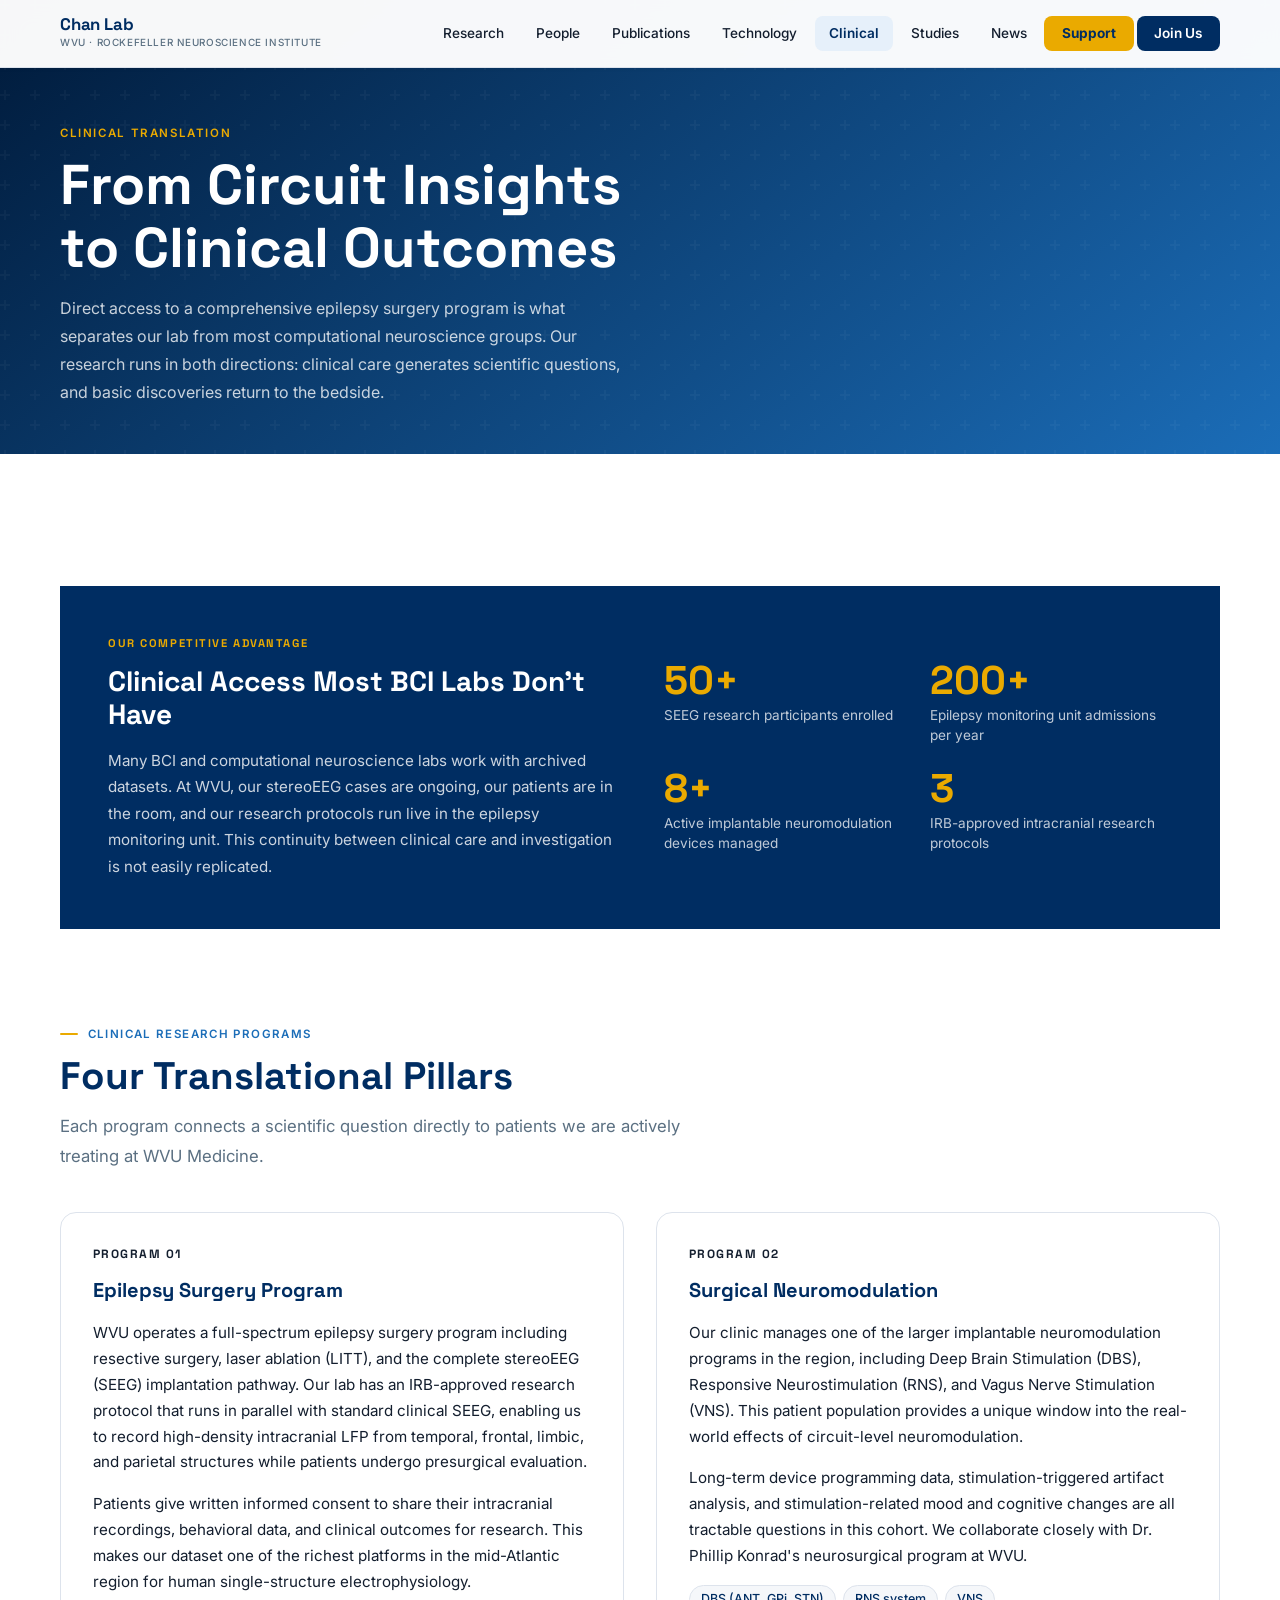
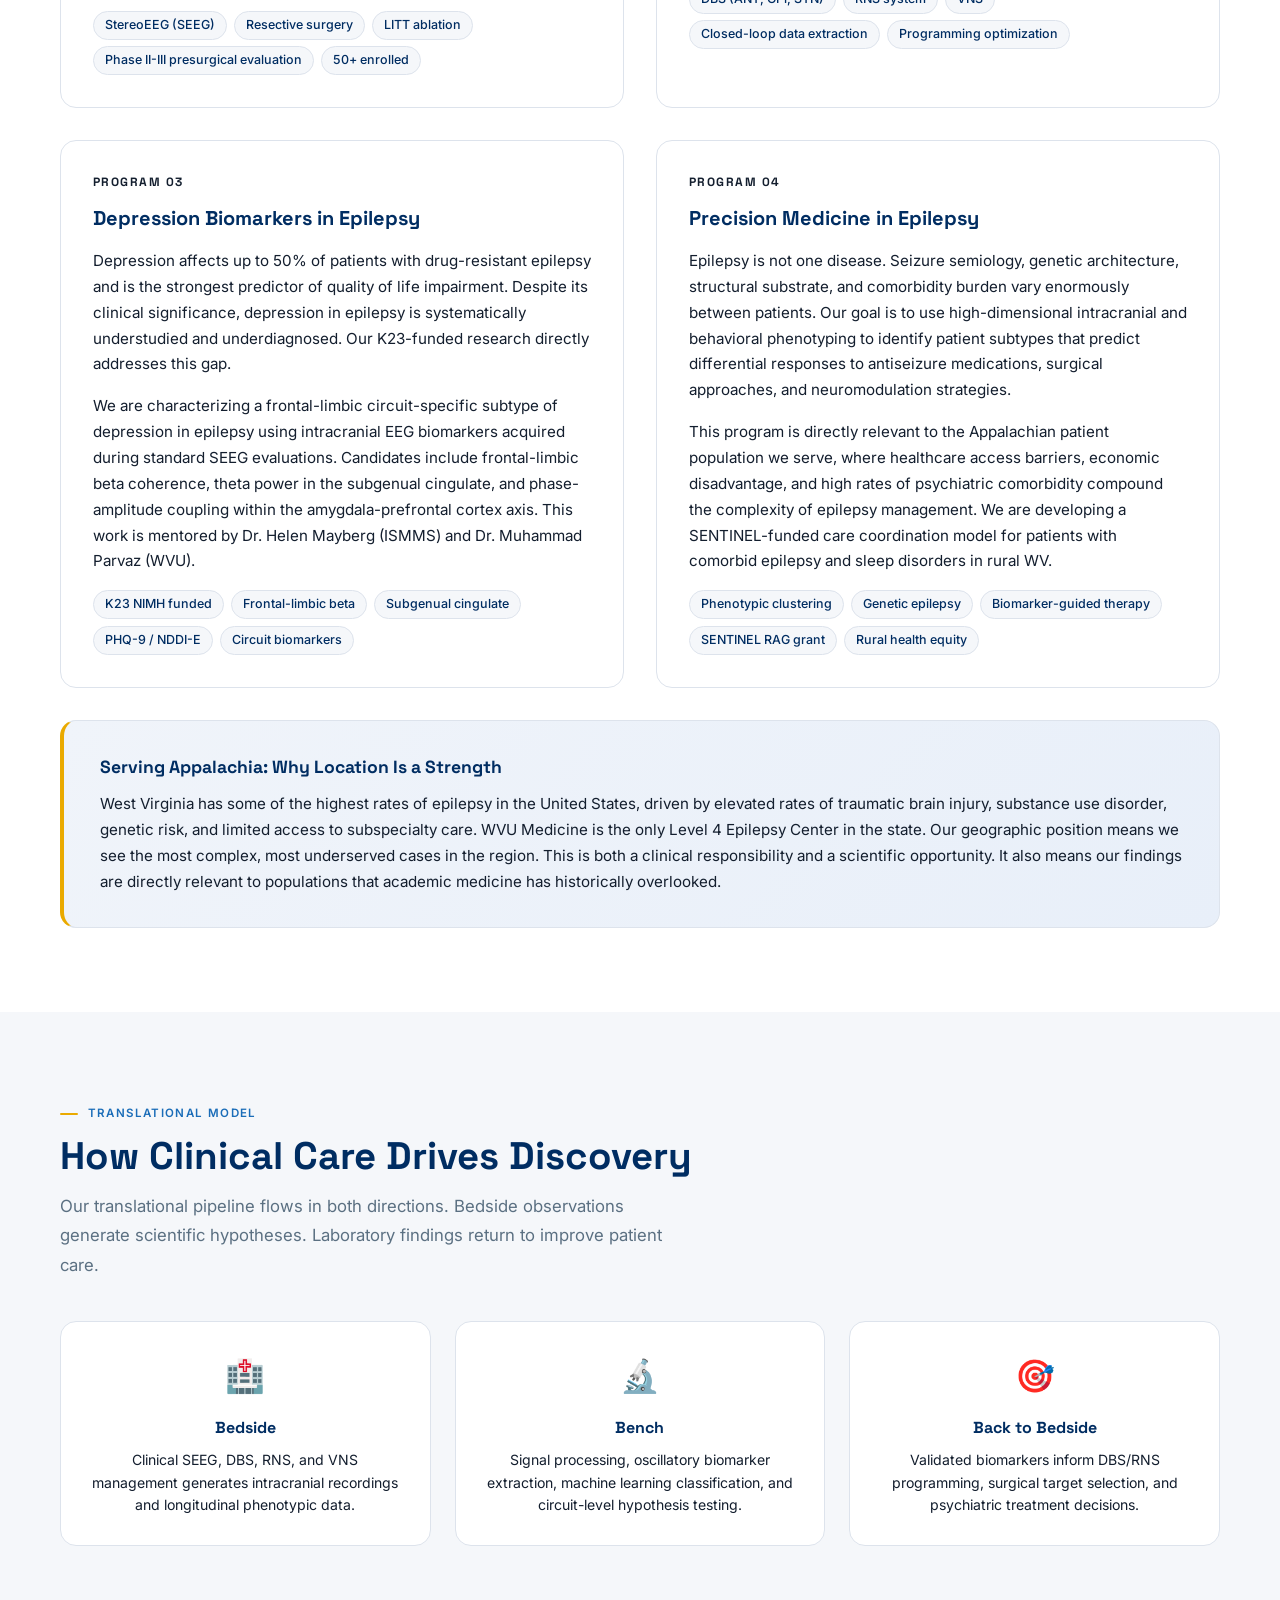
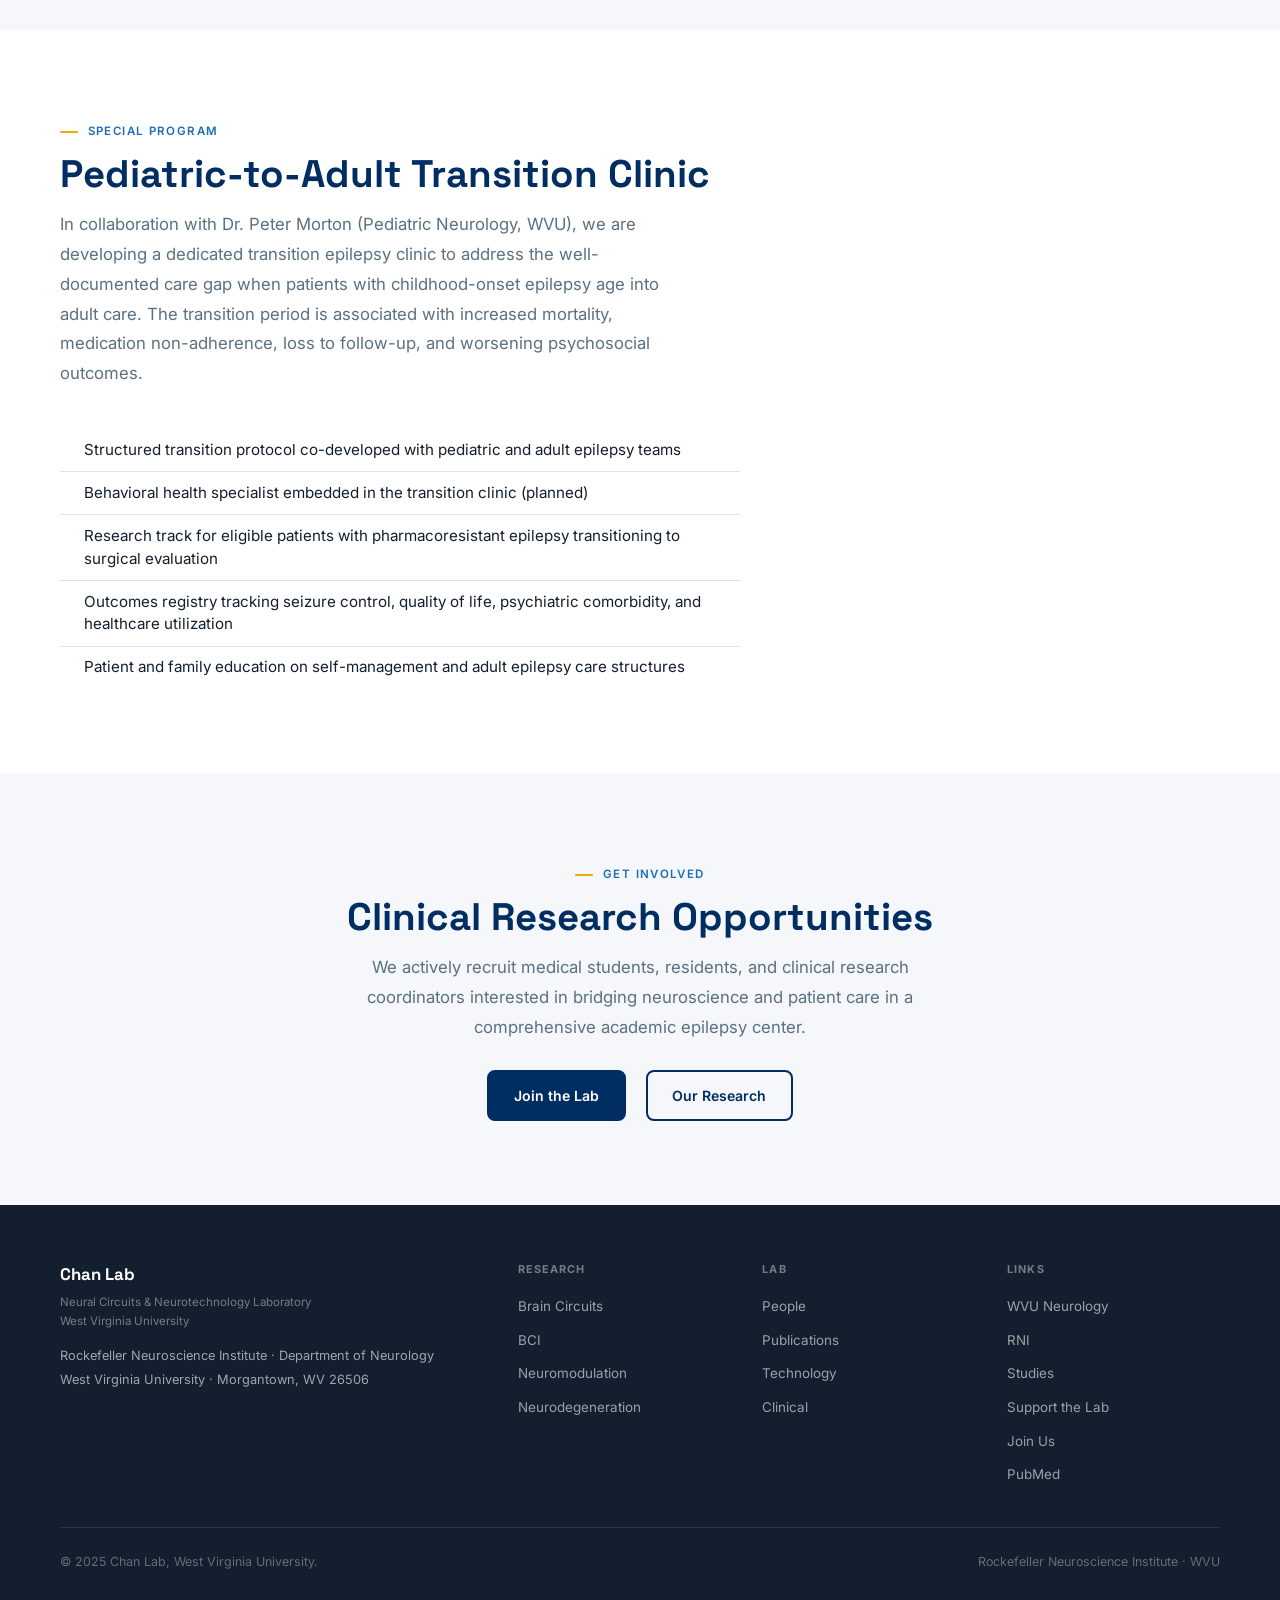
==== clinical.html @ 6f552503 "Add files via upload" ====
<!DOCTYPE html>
<html lang="en">
<head>
  <meta charset="UTF-8">
  <meta name="viewport" content="width=device-width, initial-scale=1.0">
  <title>Clinical Translation | Chan Lab | WVU</title>
  <meta name="description" content="Clinical research program at the Chan Lab: epilepsy surgery, surgical neuromodulation, depression biomarkers, and precision medicine in Appalachia.">
  <link rel="preconnect" href="https://fonts.googleapis.com">
  <link rel="preconnect" href="https://fonts.gstatic.com" crossorigin>
  <link href="https://fonts.googleapis.com/css2?family=Space+Grotesk:wght@400;500;600;700&family=Inter:ital,wght@0,400;0,500;0,600;1,400&display=swap" rel="stylesheet">
  <link rel="stylesheet" href="style.css">
  <style>
    .clin-grid { display:grid; grid-template-columns:1fr 1fr; gap:2rem; margin-top:2.5rem; }
    @media(max-width:700px){ .clin-grid { grid-template-columns:1fr; } }

    .clin-card {
      background:#fff;
      border:1px solid var(--divider);
      border-radius:var(--r-lg);
      padding:2rem;
      position:relative;
      overflow:hidden;
      transition:box-shadow .2s;
    }
    .clin-card:hover { box-shadow:0 8px 32px rgba(0,45,98,.10); }
    .clin-card::before {
      content:'';
      position:absolute;
      top:0; left:0; right:0;
      height:4px;
      background:var(--blue);
    }
    .clin-card-num {
      font-family:var(--font-display);
      font-size:.75rem;
      font-weight:700;
      letter-spacing:.12em;
      text-transform:uppercase;
      color:var(--blue);
      margin-bottom:.6rem;
    }
    .clin-card-title {
      font-family:var(--font-display);
      font-size:1.25rem;
      font-weight:700;
      color:var(--navy);
      margin-bottom:.8rem;
    }
    .clin-card-text {
      font-size:.95rem;
      line-height:1.7;
      color:var(--ink);
      margin-bottom:1rem;
    }
    .clin-tag-list {
      display:flex;
      flex-wrap:wrap;
      gap:.4rem;
      margin-top:.75rem;
    }
    .clin-tag {
      background:var(--ghost);
      border:1px solid var(--divider);
      border-radius:999px;
      padding:.2rem .7rem;
      font-size:.78rem;
      font-weight:500;
      color:var(--navy);
    }

    .differentiator-block {
      background:var(--navy);
      color:#fff;
      border-radius:var(--r-xl);
      padding:3rem;
      margin:3rem 0;
      display:grid;
      grid-template-columns:1fr 1fr;
      gap:3rem;
      align-items:center;
    }
    @media(max-width:700px){ .differentiator-block { grid-template-columns:1fr; padding:2rem; gap:1.5rem; } }
    .differentiator-label {
      font-family:var(--font-display);
      font-size:.7rem;
      font-weight:700;
      letter-spacing:.14em;
      text-transform:uppercase;
      color:var(--gold);
      margin-bottom:.75rem;
    }
    .differentiator-title {
      font-family:var(--font-display);
      font-size:1.75rem;
      font-weight:700;
      color:#fff;
      line-height:1.2;
      margin-bottom:1rem;
    }
    .differentiator-text {
      font-size:.95rem;
      line-height:1.75;
      color:rgba(255,255,255,.8);
    }
    .differentiator-stats {
      display:grid;
      grid-template-columns:1fr 1fr;
      gap:1.5rem;
    }
    .diff-stat-num {
      font-family:var(--font-display);
      font-size:2.5rem;
      font-weight:700;
      color:var(--gold);
      line-height:1;
    }
    .diff-stat-label {
      font-size:.85rem;
      color:rgba(255,255,255,.75);
      margin-top:.3rem;
    }

    .pathway-list {
      list-style:none;
      padding:0;
      margin:1.25rem 0 0;
    }
    .pathway-list li {
      padding:.6rem 0 .6rem 1.5rem;
      position:relative;
      border-bottom:1px solid var(--divider);
      font-size:.95rem;
      color:var(--ink);
      line-height:1.5;
    }
    .pathway-list li:last-child { border-bottom:none; }
    .pathway-list li::before {
      content:'';
      position:absolute;
      left:0; top:50%;
      transform:translateY(-50%);
      width:8px; height:8px;
      border-radius:50%;
      background:var(--blue);
    }

    .appalachia-banner {
      background:linear-gradient(135deg, #f0f4fa 0%, #e8eff9 100%);
      border:1px solid var(--divider);
      border-left:4px solid var(--gold);
      border-radius:var(--r-lg);
      padding:2rem 2.25rem;
      margin-top:2rem;
    }
    .appalachia-banner-title {
      font-family:var(--font-display);
      font-size:1.1rem;
      font-weight:700;
      color:var(--navy);
      margin-bottom:.6rem;
    }
    .appalachia-banner-text {
      font-size:.95rem;
      line-height:1.7;
      color:var(--ink);
    }
  </style>
</head>
<body>

<nav class="nav" role="navigation">
  <div class="nav-inner">
    <a href="index.html" class="nav-brand">
      <span class="nav-brand-name">Chan Lab</span>
      <span class="nav-brand-sub">WVU · Rockefeller Neuroscience Institute</span>
    </a>
    <ul class="nav-links" id="nav-links" role="list">
      <li><a href="research.html">Research</a></li>
      <li><a href="people.html">People</a></li>
      <li><a href="publications.html">Publications</a></li>
      <li><a href="technology.html">Technology</a></li>
      <li><a href="clinical.html">Clinical</a></li>
      <li><a href="studies.html">Studies</a></li>
      <li><a href="news.html">News</a></li>
      <li><a href="support.html" class="nav-support">Support</a></li>
      <li><a href="join.html" class="nav-join">Join Us</a></li>
    </ul>
    <button class="nav-toggle" id="nav-toggle" aria-label="Open menu" aria-expanded="false">
      <svg width="20" height="20" viewBox="0 0 24 24" fill="none" stroke="currentColor" stroke-width="2.2" stroke-linecap="round"><line x1="3" y1="12" x2="21" y2="12"/><line x1="3" y1="6" x2="21" y2="6"/><line x1="3" y1="18" x2="21" y2="18"/></svg>
    </button>
  </div>
</nav>

<header class="page-hero">
  <div class="wrap">
    <div class="page-hero-label">Clinical Translation</div>
    <h1 class="page-hero-title">From Circuit Insights<br>to Clinical Outcomes</h1>
    <p class="page-hero-desc">
      Direct access to a comprehensive epilepsy surgery program is what separates our lab from most computational neuroscience groups. Our research runs in both directions: clinical care generates scientific questions, and basic discoveries return to the bedside.
    </p>
  </div>
</header>

<!-- ── Differentiator block ──────────────────────────────────── -->
<section class="section">
  <div class="wrap">

    <div class="differentiator-block">
      <div>
        <div class="differentiator-label">Our Competitive Advantage</div>
        <div class="differentiator-title">Clinical Access Most BCI Labs Don't Have</div>
        <div class="differentiator-text">
          Many BCI and computational neuroscience labs work with archived datasets. At WVU, our stereoEEG cases are ongoing, our patients are in the room, and our research protocols run live in the epilepsy monitoring unit. This continuity between clinical care and investigation is not easily replicated.
        </div>
      </div>
      <div class="differentiator-stats">
        <div>
          <div class="diff-stat-num">50+</div>
          <div class="diff-stat-label">SEEG research participants enrolled</div>
        </div>
        <div>
          <div class="diff-stat-num">200+</div>
          <div class="diff-stat-label">Epilepsy monitoring unit admissions per year</div>
        </div>
        <div>
          <div class="diff-stat-num">8+</div>
          <div class="diff-stat-label">Active implantable neuromodulation devices managed</div>
        </div>
        <div>
          <div class="diff-stat-num">3</div>
          <div class="diff-stat-label">IRB-approved intracranial research protocols</div>
        </div>
      </div>
    </div>

    <!-- ── Clinical research areas ── -->
    <div class="eyebrow" style="margin-top:3rem;">Clinical Research Programs</div>
    <h2 class="section-title">Four Translational Pillars</h2>
    <p class="section-lead">Each program connects a scientific question directly to patients we are actively treating at WVU Medicine.</p>

    <div class="clin-grid">

      <div class="clin-card" id="epilepsy-surgery">
        <div class="clin-card-num">Program 01</div>
        <div class="clin-card-title">Epilepsy Surgery Program</div>
        <div class="clin-card-text">
          WVU operates a full-spectrum epilepsy surgery program including resective surgery, laser ablation (LITT), and the complete stereoEEG (SEEG) implantation pathway. Our lab has an IRB-approved research protocol that runs in parallel with standard clinical SEEG, enabling us to record high-density intracranial LFP from temporal, frontal, limbic, and parietal structures while patients undergo presurgical evaluation.
        </div>
        <div class="clin-card-text">
          Patients give written informed consent to share their intracranial recordings, behavioral data, and clinical outcomes for research. This makes our dataset one of the richest platforms in the mid-Atlantic region for human single-structure electrophysiology.
        </div>
        <div class="clin-tag-list">
          <span class="clin-tag">StereoEEG (SEEG)</span>
          <span class="clin-tag">Resective surgery</span>
          <span class="clin-tag">LITT ablation</span>
          <span class="clin-tag">Phase II-III presurgical evaluation</span>
          <span class="clin-tag">50+ enrolled</span>
        </div>
      </div>

      <div class="clin-card" id="neuromodulation-devices">
        <div class="clin-card-num">Program 02</div>
        <div class="clin-card-title">Surgical Neuromodulation</div>
        <div class="clin-card-text">
          Our clinic manages one of the larger implantable neuromodulation programs in the region, including Deep Brain Stimulation (DBS), Responsive Neurostimulation (RNS), and Vagus Nerve Stimulation (VNS). This patient population provides a unique window into the real-world effects of circuit-level neuromodulation.
        </div>
        <div class="clin-card-text">
          Long-term device programming data, stimulation-triggered artifact analysis, and stimulation-related mood and cognitive changes are all tractable questions in this cohort. We collaborate closely with Dr. Phillip Konrad's neurosurgical program at WVU.
        </div>
        <div class="clin-tag-list">
          <span class="clin-tag">DBS (ANT, GPi, STN)</span>
          <span class="clin-tag">RNS system</span>
          <span class="clin-tag">VNS</span>
          <span class="clin-tag">Closed-loop data extraction</span>
          <span class="clin-tag">Programming optimization</span>
        </div>
      </div>

      <div class="clin-card" id="depression-biomarkers">
        <div class="clin-card-num">Program 03</div>
        <div class="clin-card-title">Depression Biomarkers in Epilepsy</div>
        <div class="clin-card-text">
          Depression affects up to 50% of patients with drug-resistant epilepsy and is the strongest predictor of quality of life impairment. Despite its clinical significance, depression in epilepsy is systematically understudied and underdiagnosed. Our K23-funded research directly addresses this gap.
        </div>
        <div class="clin-card-text">
          We are characterizing a frontal-limbic circuit-specific subtype of depression in epilepsy using intracranial EEG biomarkers acquired during standard SEEG evaluations. Candidates include frontal-limbic beta coherence, theta power in the subgenual cingulate, and phase-amplitude coupling within the amygdala-prefrontal cortex axis. This work is mentored by Dr. Helen Mayberg (ISMMS) and Dr. Muhammad Parvaz (WVU).
        </div>
        <div class="clin-tag-list">
          <span class="clin-tag">K23 NIMH funded</span>
          <span class="clin-tag">Frontal-limbic beta</span>
          <span class="clin-tag">Subgenual cingulate</span>
          <span class="clin-tag">PHQ-9 / NDDI-E</span>
          <span class="clin-tag">Circuit biomarkers</span>
        </div>
      </div>

      <div class="clin-card" id="precision-medicine">
        <div class="clin-card-num">Program 04</div>
        <div class="clin-card-title">Precision Medicine in Epilepsy</div>
        <div class="clin-card-text">
          Epilepsy is not one disease. Seizure semiology, genetic architecture, structural substrate, and comorbidity burden vary enormously between patients. Our goal is to use high-dimensional intracranial and behavioral phenotyping to identify patient subtypes that predict differential responses to antiseizure medications, surgical approaches, and neuromodulation strategies.
        </div>
        <div class="clin-card-text">
          This program is directly relevant to the Appalachian patient population we serve, where healthcare access barriers, economic disadvantage, and high rates of psychiatric comorbidity compound the complexity of epilepsy management. We are developing a SENTINEL-funded care coordination model for patients with comorbid epilepsy and sleep disorders in rural WV.
        </div>
        <div class="clin-tag-list">
          <span class="clin-tag">Phenotypic clustering</span>
          <span class="clin-tag">Genetic epilepsy</span>
          <span class="clin-tag">Biomarker-guided therapy</span>
          <span class="clin-tag">SENTINEL RAG grant</span>
          <span class="clin-tag">Rural health equity</span>
        </div>
      </div>

    </div>

    <!-- ── Appalachia note ── -->
    <div class="appalachia-banner">
      <div class="appalachia-banner-title">Serving Appalachia: Why Location Is a Strength</div>
      <div class="appalachia-banner-text">
        West Virginia has some of the highest rates of epilepsy in the United States, driven by elevated rates of traumatic brain injury, substance use disorder, genetic risk, and limited access to subspecialty care. WVU Medicine is the only Level 4 Epilepsy Center in the state. Our geographic position means we see the most complex, most underserved cases in the region. This is both a clinical responsibility and a scientific opportunity. It also means our findings are directly relevant to populations that academic medicine has historically overlooked.
      </div>
    </div>

  </div>
</section>

<!-- ── Clinical to research pathway ─────────────────────────── -->
<section class="section alt">
  <div class="wrap">
    <div class="eyebrow">Translational Model</div>
    <h2 class="section-title">How Clinical Care Drives Discovery</h2>
    <p class="section-lead">
      Our translational pipeline flows in both directions. Bedside observations generate scientific hypotheses. Laboratory findings return to improve patient care.
    </p>

    <div style="display:grid;grid-template-columns:1fr 1fr 1fr;gap:1.5rem;margin-top:2rem;">

      <div style="background:#fff;border:1px solid var(--divider);border-radius:var(--r-lg);padding:1.75rem;text-align:center;">
        <div style="font-size:2rem;margin-bottom:.75rem;">🏥</div>
        <div style="font-family:var(--font-display);font-weight:700;color:var(--navy);margin-bottom:.5rem;font-size:1rem;">Bedside</div>
        <div style="font-size:.88rem;line-height:1.6;color:var(--ink);">Clinical SEEG, DBS, RNS, and VNS management generates intracranial recordings and longitudinal phenotypic data.</div>
      </div>

      <div style="background:#fff;border:1px solid var(--divider);border-radius:var(--r-lg);padding:1.75rem;text-align:center;">
        <div style="font-size:2rem;margin-bottom:.75rem;">🔬</div>
        <div style="font-family:var(--font-display);font-weight:700;color:var(--navy);margin-bottom:.5rem;font-size:1rem;">Bench</div>
        <div style="font-size:.88rem;line-height:1.6;color:var(--ink);">Signal processing, oscillatory biomarker extraction, machine learning classification, and circuit-level hypothesis testing.</div>
      </div>

      <div style="background:#fff;border:1px solid var(--divider);border-radius:var(--r-lg);padding:1.75rem;text-align:center;">
        <div style="font-size:2rem;margin-bottom:.75rem;">🎯</div>
        <div style="font-family:var(--font-display);font-weight:700;color:var(--navy);margin-bottom:.5rem;font-size:1rem;">Back to Bedside</div>
        <div style="font-size:.88rem;line-height:1.6;color:var(--ink);">Validated biomarkers inform DBS/RNS programming, surgical target selection, and psychiatric treatment decisions.</div>
      </div>

    </div>
    <style>
      @media(max-width:600px){
        section.alt .wrap > div[style*="grid-template-columns:1fr 1fr 1fr"] {
          grid-template-columns:1fr !important;
        }
      }
    </style>
  </div>
</section>

<!-- ── Transition clinic ─────────────────────────────────────── -->
<section class="section">
  <div class="wrap">
    <div class="eyebrow">Special Program</div>
    <h2 class="section-title">Pediatric-to-Adult Transition Clinic</h2>
    <p class="section-lead">
      In collaboration with Dr. Peter Morton (Pediatric Neurology, WVU), we are developing a dedicated transition epilepsy clinic to address the well-documented care gap when patients with childhood-onset epilepsy age into adult care. The transition period is associated with increased mortality, medication non-adherence, loss to follow-up, and worsening psychosocial outcomes.
    </p>
    <ul class="pathway-list" style="max-width:680px;">
      <li>Structured transition protocol co-developed with pediatric and adult epilepsy teams</li>
      <li>Behavioral health specialist embedded in the transition clinic (planned)</li>
      <li>Research track for eligible patients with pharmacoresistant epilepsy transitioning to surgical evaluation</li>
      <li>Outcomes registry tracking seizure control, quality of life, psychiatric comorbidity, and healthcare utilization</li>
      <li>Patient and family education on self-management and adult epilepsy care structures</li>
    </ul>
  </div>
</section>

<!-- ── CTA ──────────────────────────────────────────────────── -->
<section class="section alt">
  <div class="wrap center">
    <div class="eyebrow">Get Involved</div>
    <h2 class="section-title">Clinical Research Opportunities</h2>
    <p class="section-lead" style="max-width:560px;margin:0 auto 1.75rem;">
      We actively recruit medical students, residents, and clinical research coordinators interested in bridging neuroscience and patient care in a comprehensive academic epilepsy center.
    </p>
    <a href="join.html" class="btn btn-navy">Join the Lab</a>
    <a href="research.html" class="btn btn-border" style="margin-left:1rem;">Our Research</a>
  </div>
</section>

<footer class="footer">
  <div class="wrap">
    <div class="footer-grid">
      <div><div class="footer-brand-name">Chan Lab</div><div class="footer-brand-sub">Neural Circuits &amp; Neurotechnology Laboratory<br>West Virginia University</div><div class="footer-addr">Rockefeller Neuroscience Institute · Department of Neurology<br>West Virginia University · Morgantown, WV 26506</div></div>
      <div><div class="footer-col-head">Research</div><ul class="footer-links"><li><a href="research.html#circuits">Brain Circuits</a></li><li><a href="research.html#bci">BCI</a></li><li><a href="research.html#neuromod">Neuromodulation</a></li><li><a href="research.html#neurodegeneration">Neurodegeneration</a></li></ul></div>
      <div><div class="footer-col-head">Lab</div><ul class="footer-links"><li><a href="people.html">People</a></li><li><a href="publications.html">Publications</a></li><li><a href="technology.html">Technology</a></li><li><a href="clinical.html">Clinical</a></li></ul></div>
      <div><div class="footer-col-head">Links</div><ul class="footer-links"><li><a href="https://medicine.wvu.edu/neurology/" target="_blank" rel="noopener">WVU Neurology</a></li><li><a href="https://rockefellerneuroscience.org/" target="_blank" rel="noopener">RNI</a></li><li><a href="studies.html">Studies</a></li><li><a href="support.html">Support the Lab</a></li><li><a href="join.html">Join Us</a></li><li><a href="https://pubmed.ncbi.nlm.nih.gov/?term=Ho+Wing+Chan+epilepsy" target="_blank" rel="noopener">PubMed</a></li></ul></div>
    </div>
    <div class="footer-bottom">
      <div class="footer-copy">© 2025 Chan Lab, West Virginia University.</div>
      <div class="footer-rni">Rockefeller Neuroscience Institute · WVU</div>
    </div>
  </div>
</footer>

<script src="nav.js"></script>
</body>
</html>
---- style.css ----
/* ============================================================
   CHAN LAB  —  Neural Circuits & Neurotechnology Laboratory
   West Virginia University, Rockefeller Neuroscience Institute
   style.css
   ============================================================ */

@import url('https://fonts.googleapis.com/css2?family=Space+Grotesk:wght@400;500;600;700&family=Inter:ital,wght@0,400;0,500;0,600;1,400&display=swap');

/* ── Variables ─────────────────────────────────────────────── */
:root {
  --navy:        #002D62;
  --navy-dark:   #001A3A;
  --circuit:     #1B6DB8;
  --circuit-lt:  #4A91D9;
  --circuit-pale:#E6F0FA;
  --gold:        #EAAA00;
  --gold-dim:    #C99300;
  --white:       #FFFFFF;
  --ghost:       #F5F7FA;
  --ink:         #131E2E;
  --steel:       #5B7082;
  --divider:     #DDE3EC;
  --success:     #1E7A4A;
  --success-bg:  #E7F4ED;

  --font-display: 'Space Grotesk', system-ui, sans-serif;
  --font-body:    'Inter', -apple-system, system-ui, sans-serif;

  --nav-h:     68px;
  --r:         8px;
  --r-lg:      16px;
  --max-w:     1160px;
  --section-y: 84px;

  --sh-sm: 0 1px 4px rgba(0,0,0,.06);
  --sh:    0 4px 18px rgba(0,0,0,.09);
  --sh-lg: 0 14px 44px rgba(0,0,0,.13);
  --ease:  0.22s cubic-bezier(.4,0,.2,1);
}

/* ── Reset ──────────────────────────────────────────────────── */
*, *::before, *::after { box-sizing: border-box; margin: 0; padding: 0; }
html { scroll-behavior: smooth; font-size: 16px; }
body {
  font-family: var(--font-body);
  color: var(--ink);
  background: var(--white);
  line-height: 1.65;
  -webkit-font-smoothing: antialiased;
}
img { display: block; max-width: 100%; }
a { color: var(--circuit); text-decoration: none; transition: color var(--ease); }
a:hover { color: var(--navy); }
ul { list-style: none; }
button { font-family: inherit; }

/* ── Layout helpers ─────────────────────────────────────────── */
.wrap    { width: min(var(--max-w), 100% - 2.5rem); margin-inline: auto; }
.section { padding: var(--section-y) 0; }
.alt     { background: var(--ghost); }
.center  { text-align: center; }

/* ── Typography ─────────────────────────────────────────────── */
.eyebrow {
  display: inline-flex;
  align-items: center;
  gap: .6rem;
  font-family: var(--font-body);
  font-size: .72rem;
  font-weight: 600;
  letter-spacing: .12em;
  text-transform: uppercase;
  color: var(--circuit);
  margin-bottom: .6rem;
}
.eyebrow::before {
  content: '';
  display: inline-block;
  width: 18px;
  height: 2px;
  background: var(--gold);
  border-radius: 2px;
  flex-shrink: 0;
}
.section-title {
  font-family: var(--font-display);
  font-size: clamp(1.75rem, 3vw, 2.6rem);
  font-weight: 700;
  color: var(--navy);
  line-height: 1.18;
  margin-bottom: .85rem;
}
.section-lead {
  font-size: 1.05rem;
  color: var(--steel);
  line-height: 1.78;
  max-width: 620px;
  margin-bottom: 2.5rem;
}
.section-lead.wide { max-width: 800px; }
.center .section-lead { margin-inline: auto; }

/* ── Nav ────────────────────────────────────────────────────── */
.nav {
  position: fixed;
  inset: 0 0 auto;
  z-index: 900;
  height: var(--nav-h);
  background: rgba(255,255,255,.97);
  backdrop-filter: blur(12px);
  -webkit-backdrop-filter: blur(12px);
  border-bottom: 1px solid var(--divider);
  box-shadow: var(--sh-sm);
}
.nav-inner {
  display: flex;
  align-items: center;
  justify-content: space-between;
  height: 100%;
  width: min(var(--max-w), 100% - 2.5rem);
  margin-inline: auto;
}
.nav-brand { display: flex; flex-direction: column; gap: 1px; text-decoration: none; }
.nav-brand-name {
  font-family: var(--font-display);
  font-size: 1.05rem;
  font-weight: 700;
  color: var(--navy);
  letter-spacing: -.01em;
  line-height: 1;
}
.nav-brand-sub {
  font-size: .62rem;
  font-weight: 500;
  color: var(--steel);
  letter-spacing: .06em;
  text-transform: uppercase;
}
.nav-links {
  display: flex;
  align-items: center;
  gap: .2rem;
}
.nav-links a {
  display: block;
  padding: .42rem .9rem;
  font-size: .85rem;
  font-weight: 500;
  color: var(--ink);
  border-radius: var(--r);
  transition: all var(--ease);
}
.nav-links a:hover,
.nav-links a.active {
  background: var(--circuit-pale);
  color: var(--navy);
}
.nav-links a.active { font-weight: 600; }
.nav-links .nav-join {
  background: var(--navy);
  color: var(--white) !important;
  border-radius: var(--r);
  padding: .42rem 1.1rem;
  font-weight: 600;
  transition: background var(--ease);
}
.nav-links .nav-join:hover {
  background: var(--circuit);
  color: var(--white);
}
.nav-links .nav-support {
  background: var(--gold);
  color: var(--navy) !important;
  border-radius: var(--r);
  padding: .42rem 1.1rem;
  font-weight: 700;
  transition: background var(--ease), opacity var(--ease);
}
.nav-links .nav-support:hover {
  opacity: .88;
  color: var(--navy);
}

/* ── Funder pill (Bridi-style) ───────────────────────────────── */
.funder-pill {
  display: inline-flex;
  align-items: center;
  gap: .6rem;
  padding: .55rem 1rem;
  background: var(--ghost);
  border: 1.5px solid var(--divider);
  border-radius: var(--r-lg);
  text-decoration: none;
  transition: border-color .15s, box-shadow .15s;
}
.funder-pill:hover {
  border-color: var(--blue);
  box-shadow: 0 2px 12px rgba(27,109,184,.12);
}
.funder-pill-agency {
  font-family: var(--font-display);
  font-size: .7rem;
  font-weight: 700;
  letter-spacing: .1em;
  text-transform: uppercase;
  background: var(--navy);
  color: #fff;
  border-radius: 4px;
  padding: .15rem .45rem;
  flex-shrink: 0;
}
.funder-pill-name {
  font-family: var(--font-display);
  font-size: .8rem;
  font-weight: 600;
  color: var(--navy);
  line-height: 1.25;
}

.nav-toggle {
  display: none;
  background: none;
  border: 2px solid var(--divider);
  border-radius: var(--r);
  cursor: pointer;
  padding: .4rem .55rem;
  color: var(--navy);
  font-size: 1.1rem;
  line-height: 1;
}

/* ── Hero ───────────────────────────────────────────────────── */
.hero {
  position: relative;
  min-height: 100svh;
  display: flex;
  align-items: center;
  background: var(--navy-dark);
  overflow: hidden;
  padding-top: var(--nav-h);
}
#neural-canvas {
  position: absolute;
  inset: 0;
  width: 100%;
  height: 100%;
  opacity: .45;
}
.hero-glow {
  position: absolute;
  inset: 0;
  background:
    radial-gradient(ellipse 60% 60% at 25% 65%, rgba(27,109,184,.55) 0%, transparent 65%),
    radial-gradient(ellipse 40% 50% at 80% 20%, rgba(74,145,217,.25) 0%, transparent 55%);
  pointer-events: none;
}
.hero-content {
  position: relative;
  z-index: 2;
  color: var(--white);
  padding: 4rem 0;
}
.hero-eyebrow {
  display: inline-flex;
  align-items: center;
  gap: .7rem;
  font-size: .72rem;
  font-weight: 600;
  letter-spacing: .14em;
  text-transform: uppercase;
  color: rgba(255,255,255,.55);
  margin-bottom: 1.4rem;
}
.hero-eyebrow::before {
  content: '';
  display: inline-block;
  width: 22px;
  height: 2px;
  background: var(--gold);
  flex-shrink: 0;
}
.hero-title {
  font-family: var(--font-display);
  font-size: clamp(2.4rem, 5.5vw, 5rem);
  font-weight: 700;
  line-height: 1.07;
  letter-spacing: -.02em;
  margin-bottom: 1.4rem;
  max-width: 820px;
}
.hero-title mark {
  background: none;
  color: var(--gold);
}
.hero-tag {
  font-size: clamp(1rem, 2vw, 1.2rem);
  color: rgba(255,255,255,.78);
  max-width: 560px;
  line-height: 1.72;
  margin-bottom: 2.4rem;
}
.hero-pills {
  display: flex;
  flex-wrap: wrap;
  gap: .65rem;
  margin-bottom: 2.8rem;
}
.pill {
  display: inline-flex;
  align-items: center;
  gap: .45rem;
  padding: .45rem 1rem;
  background: rgba(255,255,255,.1);
  border: 1px solid rgba(255,255,255,.2);
  border-radius: 100px;
  font-size: .78rem;
  font-weight: 500;
  color: rgba(255,255,255,.88);
  cursor: default;
  transition: all var(--ease);
  text-decoration: none;
}
.pill:hover {
  background: rgba(255,255,255,.18);
  color: var(--white);
  border-color: rgba(255,255,255,.4);
}
.pill svg { width: 13px; height: 13px; flex-shrink: 0; }
.hero-btns { display: flex; gap: 1rem; flex-wrap: wrap; }

/* ── Buttons ─────────────────────────────────────────────────── */
.btn {
  display: inline-flex;
  align-items: center;
  gap: .5rem;
  padding: .72rem 1.55rem;
  font-family: var(--font-body);
  font-size: .88rem;
  font-weight: 600;
  border-radius: var(--r);
  border: 2px solid transparent;
  cursor: pointer;
  text-decoration: none;
  transition: all var(--ease);
}
.btn-gold {
  background: var(--gold);
  color: var(--navy-dark);
  border-color: var(--gold);
}
.btn-gold:hover {
  background: var(--gold-dim);
  border-color: var(--gold-dim);
  color: var(--navy-dark);
  transform: translateY(-1px);
  box-shadow: 0 6px 20px rgba(234,170,0,.35);
}
.btn-outline {
  background: transparent;
  color: var(--white);
  border-color: rgba(255,255,255,.38);
}
.btn-outline:hover {
  background: rgba(255,255,255,.1);
  border-color: rgba(255,255,255,.65);
  color: var(--white);
}
.btn-navy {
  background: var(--navy);
  color: var(--white);
  border-color: var(--navy);
}
.btn-navy:hover {
  background: var(--circuit);
  border-color: var(--circuit);
  color: var(--white);
  transform: translateY(-1px);
}
.btn-border {
  background: transparent;
  color: var(--navy);
  border-color: var(--navy);
}
.btn-border:hover {
  background: var(--navy);
  color: var(--white);
}
.btn-sm {
  padding: .5rem 1.1rem;
  font-size: .82rem;
}

/* ── Page Hero (interior pages) ─────────────────────────────── */
.page-hero {
  background: linear-gradient(140deg, var(--navy-dark) 0%, var(--circuit) 100%);
  padding: calc(var(--nav-h) + 3.5rem) 0 3rem;
  color: var(--white);
  position: relative;
  overflow: hidden;
}
.page-hero::after {
  content: '';
  position: absolute;
  inset: 0;
  background: url("data:image/svg+xml,%3Csvg width='60' height='60' viewBox='0 0 60 60' xmlns='http://www.w3.org/2000/svg'%3E%3Cg fill='none' fill-rule='evenodd'%3E%3Cg fill='%23ffffff' fill-opacity='0.03'%3E%3Cpath d='M36 34v-4h-2v4h-4v2h4v4h2v-4h4v-2h-4zm0-30V0h-2v4h-4v2h4v4h2V6h4V4h-4zM6 34v-4H4v4H0v2h4v4h2v-4h4v-2H6zM6 4V0H4v4H0v2h4v4h2V6h4V4H6z'/%3E%3C/g%3E%3C/g%3E%3C/svg%3E");
  pointer-events: none;
}
.page-hero-label {
  font-size: .72rem;
  font-weight: 600;
  letter-spacing: .14em;
  text-transform: uppercase;
  color: var(--gold);
  margin-bottom: .7rem;
}
.page-hero-title {
  font-family: var(--font-display);
  font-size: clamp(2rem, 4.5vw, 3.5rem);
  font-weight: 700;
  line-height: 1.12;
  margin-bottom: .9rem;
}
.page-hero-desc {
  font-size: 1rem;
  color: rgba(255,255,255,.78);
  max-width: 560px;
  line-height: 1.75;
}

/* ── Stats Banner ───────────────────────────────────────────── */
.stats-bar {
  background: var(--navy);
  color: var(--white);
  padding: 3rem 0;
}
.stats-grid {
  display: grid;
  grid-template-columns: repeat(4, 1fr);
  gap: 1.5rem;
  text-align: center;
}
.stat-num {
  font-family: var(--font-display);
  font-size: 2.6rem;
  font-weight: 700;
  color: var(--gold);
  line-height: 1;
  margin-bottom: .4rem;
}
.stat-label {
  font-size: .78rem;
  color: rgba(255,255,255,.6);
  text-transform: uppercase;
  letter-spacing: .08em;
  font-weight: 500;
}

/* ── Research Cards ─────────────────────────────────────────── */
.card-grid {
  display: grid;
  grid-template-columns: repeat(auto-fit, minmax(265px, 1fr));
  gap: 1.5rem;
}
.rcard {
  background: var(--white);
  border-radius: var(--r-lg);
  border: 1px solid var(--divider);
  padding: 1.8rem 1.75rem 2rem;
  position: relative;
  overflow: hidden;
  transition: all var(--ease);
  text-decoration: none;
  color: inherit;
  display: block;
}
.rcard::before {
  content: '';
  position: absolute;
  left: 0; top: 0; bottom: 0;
  width: 4px;
  background: linear-gradient(to bottom, var(--navy), var(--circuit-lt));
  opacity: 0;
  transition: opacity var(--ease);
}
.rcard:hover {
  transform: translateY(-4px);
  box-shadow: var(--sh-lg);
  border-color: transparent;
}
.rcard:hover::before { opacity: 1; }
.rcard-icon {
  width: 46px;
  height: 46px;
  background: var(--circuit-pale);
  border-radius: var(--r);
  display: flex;
  align-items: center;
  justify-content: center;
  margin-bottom: 1.2rem;
  font-size: 1.3rem;
}
.rcard-title {
  font-family: var(--font-display);
  font-size: 1.15rem;
  font-weight: 700;
  color: var(--navy);
  margin-bottom: .55rem;
  line-height: 1.25;
}
.rcard-desc {
  font-size: .88rem;
  color: var(--steel);
  line-height: 1.7;
  margin-bottom: 1.25rem;
}
.tag-row { display: flex; flex-wrap: wrap; gap: .4rem; }
.tag {
  font-size: .68rem;
  font-weight: 500;
  padding: .22rem .65rem;
  background: var(--ghost);
  color: var(--steel);
  border-radius: 100px;
  border: 1px solid var(--divider);
}

/* ── Research Detail Pages ──────────────────────────────────── */
.theme-block {
  display: grid;
  grid-template-columns: 1fr 2fr;
  gap: 3rem;
  padding: 2.5rem 0;
  border-bottom: 1px solid var(--divider);
  align-items: start;
}
.theme-block:last-child { border-bottom: none; }
.theme-num {
  font-family: var(--font-display);
  font-size: 4rem;
  font-weight: 700;
  color: var(--divider);
  line-height: 1;
  margin-bottom: .5rem;
}
.theme-label {
  font-family: var(--font-display);
  font-size: 1.4rem;
  font-weight: 700;
  color: var(--navy);
  margin-bottom: 1rem;
}
.theme-text {
  font-size: .95rem;
  color: var(--steel);
  line-height: 1.8;
  margin-bottom: 1.25rem;
}
.topic-list {
  display: flex;
  flex-direction: column;
  gap: .6rem;
}
.topic-item {
  display: flex;
  align-items: flex-start;
  gap: .75rem;
  font-size: .9rem;
  color: var(--ink);
  line-height: 1.5;
}
.topic-item::before {
  content: '';
  width: 6px;
  height: 6px;
  border-radius: 50%;
  background: var(--circuit);
  flex-shrink: 0;
  margin-top: .6rem;
}

/* ── People ─────────────────────────────────────────────────── */
.people-section-title {
  font-family: var(--font-display);
  font-size: 1.2rem;
  font-weight: 700;
  color: var(--navy);
  border-bottom: 2px solid var(--circuit-pale);
  padding-bottom: .65rem;
  margin: 2.5rem 0 1.5rem;
}
.people-grid {
  display: grid;
  grid-template-columns: repeat(auto-fill, minmax(180px, 1fr));
  gap: 1.5rem;
}
.person-card {
  text-align: center;
  padding: 1.4rem 1rem 1.2rem;
  border-radius: var(--r-lg);
  border: 1px solid transparent;
  transition: all var(--ease);
}
.person-card:hover {
  background: var(--ghost);
  border-color: var(--divider);
  transform: translateY(-2px);
}
.avatar {
  width: 96px;
  height: 96px;
  border-radius: 50%;
  margin: 0 auto .9rem;
  background: linear-gradient(135deg, var(--circuit-pale), var(--navy));
  border: 3px solid var(--white);
  box-shadow: 0 0 0 2px var(--divider);
  display: flex;
  align-items: center;
  justify-content: center;
  font-family: var(--font-display);
  font-size: 1.6rem;
  font-weight: 700;
  color: var(--navy);
  overflow: hidden;
}
.avatar img { width: 100%; height: 100%; object-fit: cover; }
.avatar-lg { width: 130px; height: 130px; font-size: 2.1rem; }
.person-name {
  font-family: var(--font-display);
  font-size: .95rem;
  font-weight: 700;
  color: var(--navy);
  margin-bottom: .2rem;
}
.person-role { font-size: .78rem; color: var(--steel); line-height: 1.45; }
.person-tag {
  display: inline-block;
  margin-top: .55rem;
  font-size: .65rem;
  font-weight: 600;
  text-transform: uppercase;
  letter-spacing: .07em;
  padding: .2rem .6rem;
  background: var(--circuit-pale);
  color: var(--circuit);
  border-radius: 100px;
}
.collab-grid {
  display: grid;
  grid-template-columns: repeat(auto-fill, minmax(220px, 1fr));
  gap: 1rem;
  margin-top: 1.5rem;
}
.collab-card {
  padding: 1.1rem 1.25rem;
  border: 1px solid var(--divider);
  border-radius: var(--r);
  transition: all var(--ease);
}
.collab-card:hover {
  border-color: var(--circuit-pale);
  box-shadow: var(--sh-sm);
}
.collab-name {
  font-size: .9rem;
  font-weight: 600;
  color: var(--navy);
  margin-bottom: .2rem;
}
.collab-inst {
  font-size: .78rem;
  color: var(--steel);
  line-height: 1.5;
}

/* ── Publications ───────────────────────────────────────────── */
.pub-controls {
  display: flex;
  gap: 1rem;
  align-items: center;
  margin-bottom: 2rem;
  flex-wrap: wrap;
}
.pub-search {
  flex: 1;
  min-width: 220px;
  padding: .6rem 1rem;
  border: 1.5px solid var(--divider);
  border-radius: var(--r);
  font-family: var(--font-body);
  font-size: .9rem;
  color: var(--ink);
  background: var(--white);
  transition: border-color var(--ease);
}
.pub-search:focus {
  outline: none;
  border-color: var(--circuit);
}
.pub-year-group { margin-bottom: 2.75rem; }
.pub-year-header {
  font-family: var(--font-display);
  font-size: 1.6rem;
  font-weight: 700;
  color: var(--navy);
  padding-bottom: .7rem;
  border-bottom: 2px solid var(--circuit-pale);
  margin-bottom: 1.25rem;
}
.pub-item {
  padding: 1rem 0 1.05rem;
  border-bottom: 1px solid var(--ghost);
  display: grid;
  grid-template-columns: 1fr auto;
  gap: 1rem;
  align-items: start;
}
.pub-item:last-child { border-bottom: none; }
.pub-title {
  font-size: .95rem;
  font-weight: 600;
  color: var(--navy);
  margin-bottom: .3rem;
  line-height: 1.5;
}
.pub-title a { color: var(--navy); }
.pub-title a:hover { color: var(--circuit); }
.pub-authors { font-size: .82rem; color: var(--steel); margin-bottom: .25rem; }
.pub-authors strong { color: var(--circuit); font-weight: 600; }
.pub-journal { font-size: .8rem; color: #7A8A9A; }
.pub-pmid-btn {
  display: inline-flex;
  align-items: center;
  gap: .35rem;
  padding: .35rem .8rem;
  background: var(--ghost);
  border: 1px solid var(--divider);
  border-radius: var(--r);
  font-size: .72rem;
  font-weight: 600;
  color: var(--circuit);
  white-space: nowrap;
  transition: all var(--ease);
  text-decoration: none;
}
.pub-pmid-btn:hover {
  background: var(--circuit-pale);
  border-color: var(--circuit);
  color: var(--circuit);
}
.pub-loading {
  text-align: center;
  padding: 4rem;
  color: var(--steel);
}
.spinner {
  width: 36px;
  height: 36px;
  border-radius: 50%;
  border: 3px solid var(--divider);
  border-top-color: var(--circuit);
  animation: spin .7s linear infinite;
  margin: 1rem auto 0;
}
@keyframes spin { to { transform: rotate(360deg); } }
.pub-notice {
  padding: 1rem 1.25rem;
  background: var(--ghost);
  border-left: 4px solid var(--circuit);
  border-radius: 0 var(--r) var(--r) 0;
  font-size: .85rem;
  color: var(--steel);
  margin-bottom: 1.5rem;
}

/* ── Technology ─────────────────────────────────────────────── */
.tech-feature {
  display: grid;
  grid-template-columns: 1fr 1fr;
  gap: 3.5rem;
  align-items: center;
  padding: 3rem 0;
  border-bottom: 1px solid var(--divider);
}
.tech-feature:last-of-type { border-bottom: none; }
.tech-feature.reverse { direction: rtl; }
.tech-feature.reverse > * { direction: ltr; }
.tech-visual {
  border-radius: var(--r-lg);
  aspect-ratio: 4/3;
  display: flex;
  align-items: center;
  justify-content: center;
  font-size: 5rem;
  position: relative;
  overflow: hidden;
  background: linear-gradient(135deg, var(--navy) 0%, var(--circuit) 100%);
}
.tech-visual::after {
  content: '';
  position: absolute;
  inset: 0;
  background: radial-gradient(circle at 25% 25%, rgba(255,255,255,.12) 0%, transparent 60%);
}
.tech-visual-label {
  position: absolute;
  bottom: 1rem;
  left: 1rem;
  right: 1rem;
  font-size: .75rem;
  font-weight: 600;
  color: rgba(255,255,255,.7);
  text-transform: uppercase;
  letter-spacing: .1em;
  z-index: 2;
}
.tech-visual-img {
  position: absolute;
  inset: 0;
  width: 100%;
  height: 100%;
  object-fit: cover;
  z-index: 1;
}
.tech-badge {
  font-size: .7rem;
  font-weight: 700;
  letter-spacing: .1em;
  text-transform: uppercase;
  color: var(--circuit);
  margin-bottom: .5rem;
}
.tech-name {
  font-family: var(--font-display);
  font-size: 1.8rem;
  font-weight: 700;
  color: var(--navy);
  margin-bottom: .9rem;
  line-height: 1.15;
}
.tech-text {
  font-size: .95rem;
  color: var(--steel);
  line-height: 1.78;
  margin-bottom: 1.4rem;
}
.spec-list {
  display: flex;
  flex-direction: column;
  gap: .55rem;
  margin-bottom: 1.5rem;
}
.spec-item {
  display: flex;
  gap: .7rem;
  font-size: .88rem;
  color: var(--ink);
  line-height: 1.5;
  align-items: flex-start;
}
.spec-item::before {
  content: '';
  width: 6px;
  height: 6px;
  background: var(--gold);
  border-radius: 50%;
  flex-shrink: 0;
  margin-top: .65rem;
}
.future-grid {
  display: grid;
  grid-template-columns: repeat(auto-fit, minmax(240px, 1fr));
  gap: 1.25rem;
  margin-top: 1.5rem;
}
.future-card {
  background: var(--white);
  border: 1px solid var(--divider);
  border-radius: var(--r-lg);
  padding: 1.5rem;
  transition: all var(--ease);
}
.future-card:hover {
  border-color: var(--circuit-lt);
  box-shadow: var(--sh);
  transform: translateY(-2px);
}
.future-card-icon { font-size: 1.75rem; margin-bottom: .75rem; }
.future-card-title {
  font-family: var(--font-display);
  font-size: 1rem;
  font-weight: 700;
  color: var(--navy);
  margin-bottom: .4rem;
}
.future-card-text { font-size: .83rem; color: var(--steel); line-height: 1.65; }

/* ── Clinical ───────────────────────────────────────────────── */
.clinical-grid {
  display: grid;
  grid-template-columns: repeat(auto-fit, minmax(255px, 1fr));
  gap: 1.5rem;
  margin-top: 2rem;
}
.clin-card {
  background: var(--white);
  border: 1px solid var(--divider);
  border-radius: var(--r-lg);
  padding: 1.75rem;
  transition: all var(--ease);
  position: relative;
  overflow: hidden;
}
.clin-card::after {
  content: '';
  position: absolute;
  top: 0; left: 0; right: 0;
  height: 3px;
  background: linear-gradient(to right, var(--navy), var(--circuit-lt));
  transform: scaleX(0);
  transform-origin: left;
  transition: transform var(--ease);
}
.clin-card:hover {
  transform: translateY(-3px);
  box-shadow: var(--sh);
}
.clin-card:hover::after { transform: scaleX(1); }
.clin-icon { font-size: 2rem; margin-bottom: .9rem; }
.clin-title {
  font-family: var(--font-display);
  font-size: 1rem;
  font-weight: 700;
  color: var(--navy);
  margin-bottom: .5rem;
}
.clin-text { font-size: .875rem; color: var(--steel); line-height: 1.68; }
.differentiator {
  background: linear-gradient(135deg, var(--navy-dark) 0%, var(--circuit) 100%);
  border-radius: var(--r-lg);
  color: var(--white);
  padding: 2.5rem 2rem;
  margin-top: 3rem;
  display: grid;
  grid-template-columns: 1fr 1fr;
  gap: 2rem;
  align-items: center;
}
.diff-title {
  font-family: var(--font-display);
  font-size: 1.5rem;
  font-weight: 700;
  margin-bottom: .8rem;
}
.diff-text { font-size: .9rem; color: rgba(255,255,255,.8); line-height: 1.75; }
.diff-stats {
  display: grid;
  grid-template-columns: 1fr 1fr;
  gap: 1.25rem;
}
.diff-stat-num {
  font-family: var(--font-display);
  font-size: 2.2rem;
  font-weight: 700;
  color: var(--gold);
  line-height: 1;
}
.diff-stat-label { font-size: .75rem; color: rgba(255,255,255,.65); margin-top: .3rem; line-height: 1.45; }

/* ── Join ───────────────────────────────────────────────────── */
.join-grid {
  display: grid;
  grid-template-columns: repeat(auto-fit, minmax(285px, 1fr));
  gap: 1.5rem;
  margin-top: 2rem;
}
.join-card {
  background: var(--white);
  border: 2px solid var(--divider);
  border-radius: var(--r-lg);
  padding: 2rem 1.75rem;
  transition: all var(--ease);
}
.join-card:hover {
  border-color: var(--circuit);
  transform: translateY(-3px);
  box-shadow: var(--sh);
}
.join-who {
  font-size: .7rem;
  font-weight: 700;
  letter-spacing: .12em;
  text-transform: uppercase;
  color: var(--circuit);
  margin-bottom: .5rem;
}
.join-title {
  font-family: var(--font-display);
  font-size: 1.15rem;
  font-weight: 700;
  color: var(--navy);
  margin-bottom: .75rem;
}
.join-desc { font-size: .875rem; color: var(--steel); line-height: 1.7; margin-bottom: 1.3rem; }
.join-reqs {
  display: flex;
  flex-direction: column;
  gap: .4rem;
  margin-bottom: 1.5rem;
  padding-left: 0;
}
.join-req {
  font-size: .82rem;
  color: var(--ink);
  display: flex;
  align-items: flex-start;
  gap: .6rem;
  line-height: 1.5;
}
.join-req::before {
  content: '✓';
  color: var(--success);
  font-weight: 700;
  flex-shrink: 0;
}
.contact-box {
  background: var(--navy);
  color: var(--white);
  border-radius: var(--r-lg);
  padding: 2.5rem 2rem;
  margin-top: 3rem;
  text-align: center;
}
.contact-box h3 {
  font-family: var(--font-display);
  font-size: 1.5rem;
  font-weight: 700;
  margin-bottom: .75rem;
}
.contact-box p { color: rgba(255,255,255,.78); margin-bottom: 1.5rem; font-size: .95rem; max-width: 480px; margin-inline: auto; }
.contact-box a { color: var(--gold); font-weight: 600; }
.contact-box a:hover { color: #fff; }

/* ── News ───────────────────────────────────────────────────── */
.news-filters {
  display: flex;
  gap: .5rem;
  flex-wrap: wrap;
  margin-bottom: 2rem;
}
.filter-btn {
  padding: .38rem 1rem;
  border-radius: 100px;
  border: 1.5px solid var(--divider);
  background: var(--white);
  font-size: .78rem;
  font-weight: 500;
  color: var(--steel);
  cursor: pointer;
  transition: all var(--ease);
}
.filter-btn:hover, .filter-btn.on {
  background: var(--navy);
  border-color: var(--navy);
  color: var(--white);
}
.news-list { display: flex; flex-direction: column; gap: 1.25rem; }
.news-item {
  display: grid;
  grid-template-columns: 90px 1fr;
  gap: 1.5rem;
  padding: 1.4rem 1.5rem;
  background: var(--white);
  border: 1px solid var(--divider);
  border-radius: var(--r-lg);
  transition: all var(--ease);
}
.news-item:hover {
  border-color: var(--circuit-pale);
  box-shadow: var(--sh);
  transform: translateX(3px);
}
.news-date { text-align: center; padding-top: .2rem; }
.news-month { font-size: .68rem; font-weight: 700; text-transform: uppercase; letter-spacing: .08em; color: var(--circuit); }
.news-day { font-family: var(--font-display); font-size: 2rem; font-weight: 700; color: var(--navy); line-height: 1; }
.news-year { font-size: .68rem; color: var(--steel); }
.nbadge {
  display: inline-block;
  font-size: .63rem;
  font-weight: 700;
  text-transform: uppercase;
  letter-spacing: .06em;
  padding: .18rem .6rem;
  border-radius: 100px;
  margin-bottom: .5rem;
}
.nb-grant  { background: var(--success-bg); color: var(--success); }
.nb-paper  { background: var(--circuit-pale); color: var(--circuit); }
.nb-award  { background: #FFF8E1; color: #9A6800; }
.nb-press  { background: #F4E8FB; color: #6A0FAD; }
.nb-event  { background: #FDE9E6; color: #9B2C10; }
.nb-people { background: #E6FBF0; color: #0E7A3E; }
.news-title { font-size: .95rem; font-weight: 600; color: var(--navy); margin-bottom: .35rem; line-height: 1.45; }
.news-desc { font-size: .85rem; color: var(--steel); line-height: 1.62; }

/* ── Footer ─────────────────────────────────────────────────── */
.footer {
  background: var(--ink);
  color: rgba(255,255,255,.6);
  padding: 3.5rem 0 1.75rem;
}
.footer-grid {
  display: grid;
  grid-template-columns: 2fr 1fr 1fr 1fr;
  gap: 2rem;
  margin-bottom: 2.5rem;
}
.footer-brand-name {
  font-family: var(--font-display);
  font-size: 1.05rem;
  font-weight: 700;
  color: var(--white);
  margin-bottom: .3rem;
}
.footer-brand-sub {
  font-size: .72rem;
  color: rgba(255,255,255,.42);
  line-height: 1.6;
  margin-bottom: .85rem;
}
.footer-addr { font-size: .8rem; line-height: 1.9; }
.footer-col-head {
  font-size: .68rem;
  font-weight: 700;
  letter-spacing: .1em;
  text-transform: uppercase;
  color: rgba(255,255,255,.42);
  margin-bottom: .85rem;
}
.footer-links { display: flex; flex-direction: column; gap: .45rem; }
.footer-links a { font-size: .84rem; color: rgba(255,255,255,.58); transition: color var(--ease); }
.footer-links a:hover { color: var(--white); }
.footer-bottom {
  border-top: 1px solid rgba(255,255,255,.1);
  padding-top: 1.5rem;
  display: flex;
  justify-content: space-between;
  align-items: center;
  flex-wrap: wrap;
  gap: .75rem;
}
.footer-copy { font-size: .78rem; color: rgba(255,255,255,.35); }
.footer-rni { font-size: .78rem; color: rgba(255,255,255,.35); display: flex; align-items: center; gap: .4rem; }

/* ── Utilities ──────────────────────────────────────────────── */
.mt-1  { margin-top: 1rem; }
.mt-2  { margin-top: 2rem; }
.mt-3  { margin-top: 3rem; }
.mb-2  { margin-bottom: 2rem; }
.divider-rule { border: none; border-top: 1px solid var(--divider); margin: 2.5rem 0; }

/* ── Responsive ─────────────────────────────────────────────── */
@media (max-width: 960px) {
  .nav-links {
    display: none;
    position: fixed;
    inset: var(--nav-h) 0 0;
    background: rgba(255,255,255,.98);
    backdrop-filter: blur(12px);
    flex-direction: column;
    padding: 1.25rem;
    gap: .2rem;
    overflow-y: auto;
    box-shadow: var(--sh-lg);
    align-items: stretch;
  }
  .nav-links.open {
    display: flex;
  }
  .nav-links a {
    font-size: 1.05rem;
    padding: .75rem 1rem;
  }
  .nav-toggle { display: block; }
  .stats-grid { grid-template-columns: repeat(2, 1fr); }
  .tech-feature,
  .tech-feature.reverse { grid-template-columns: 1fr; direction: ltr; gap: 2rem; }
  .differentiator { grid-template-columns: 1fr; }
  .footer-grid { grid-template-columns: 1fr 1fr; }
  .theme-block { grid-template-columns: 1fr; gap: 1rem; }
  .theme-num { font-size: 2.5rem; }
}
@media (max-width: 600px) {
  :root { --section-y: 56px; }
  .hero-title { letter-spacing: -.01em; }
  .news-item { grid-template-columns: 72px 1fr; gap: 1rem; padding: 1rem; }
  .footer-grid { grid-template-columns: 1fr; }
  .stats-grid { grid-template-columns: repeat(2, 1fr); gap: 1rem; }
  .people-grid { grid-template-columns: repeat(2, 1fr); }
  .pub-item { grid-template-columns: 1fr; }
}
@media (prefers-reduced-motion: reduce) {
  *, *::before, *::after { animation-duration: .01ms !important; transition-duration: .01ms !important; }
}
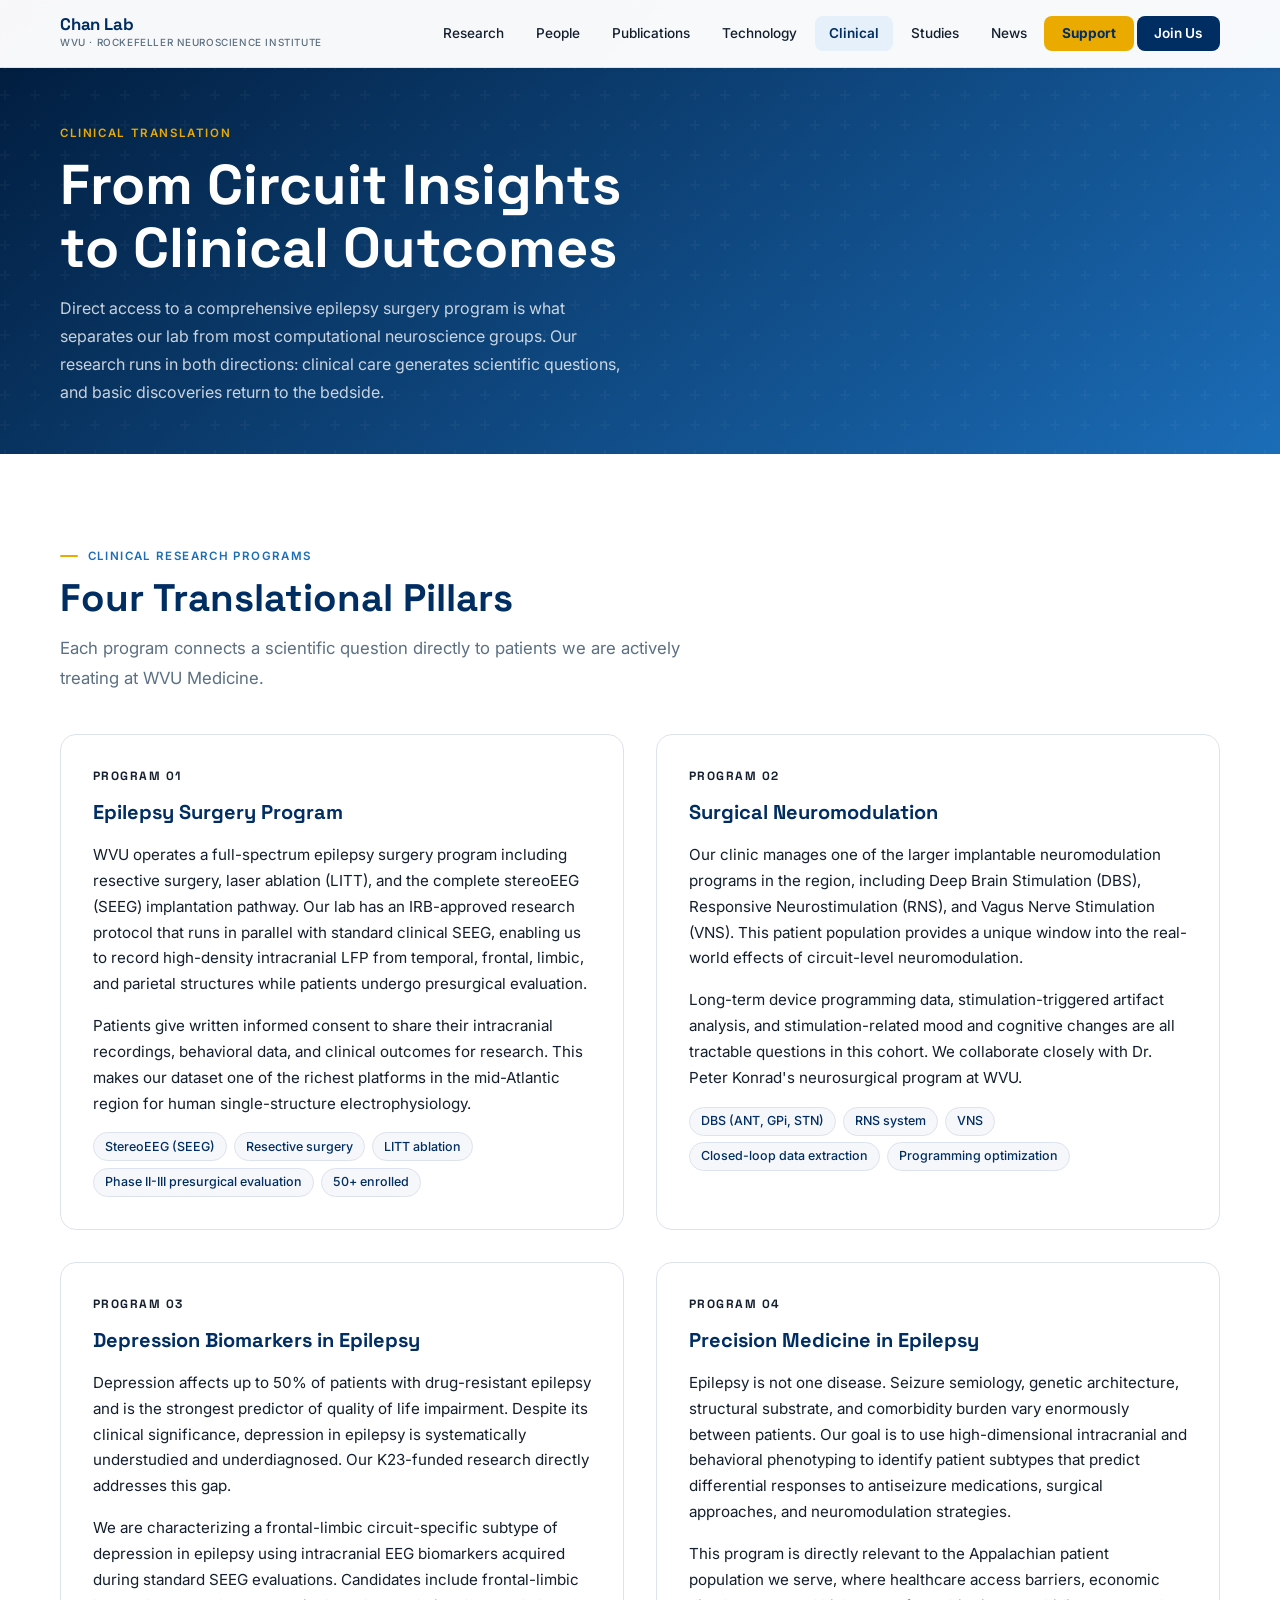
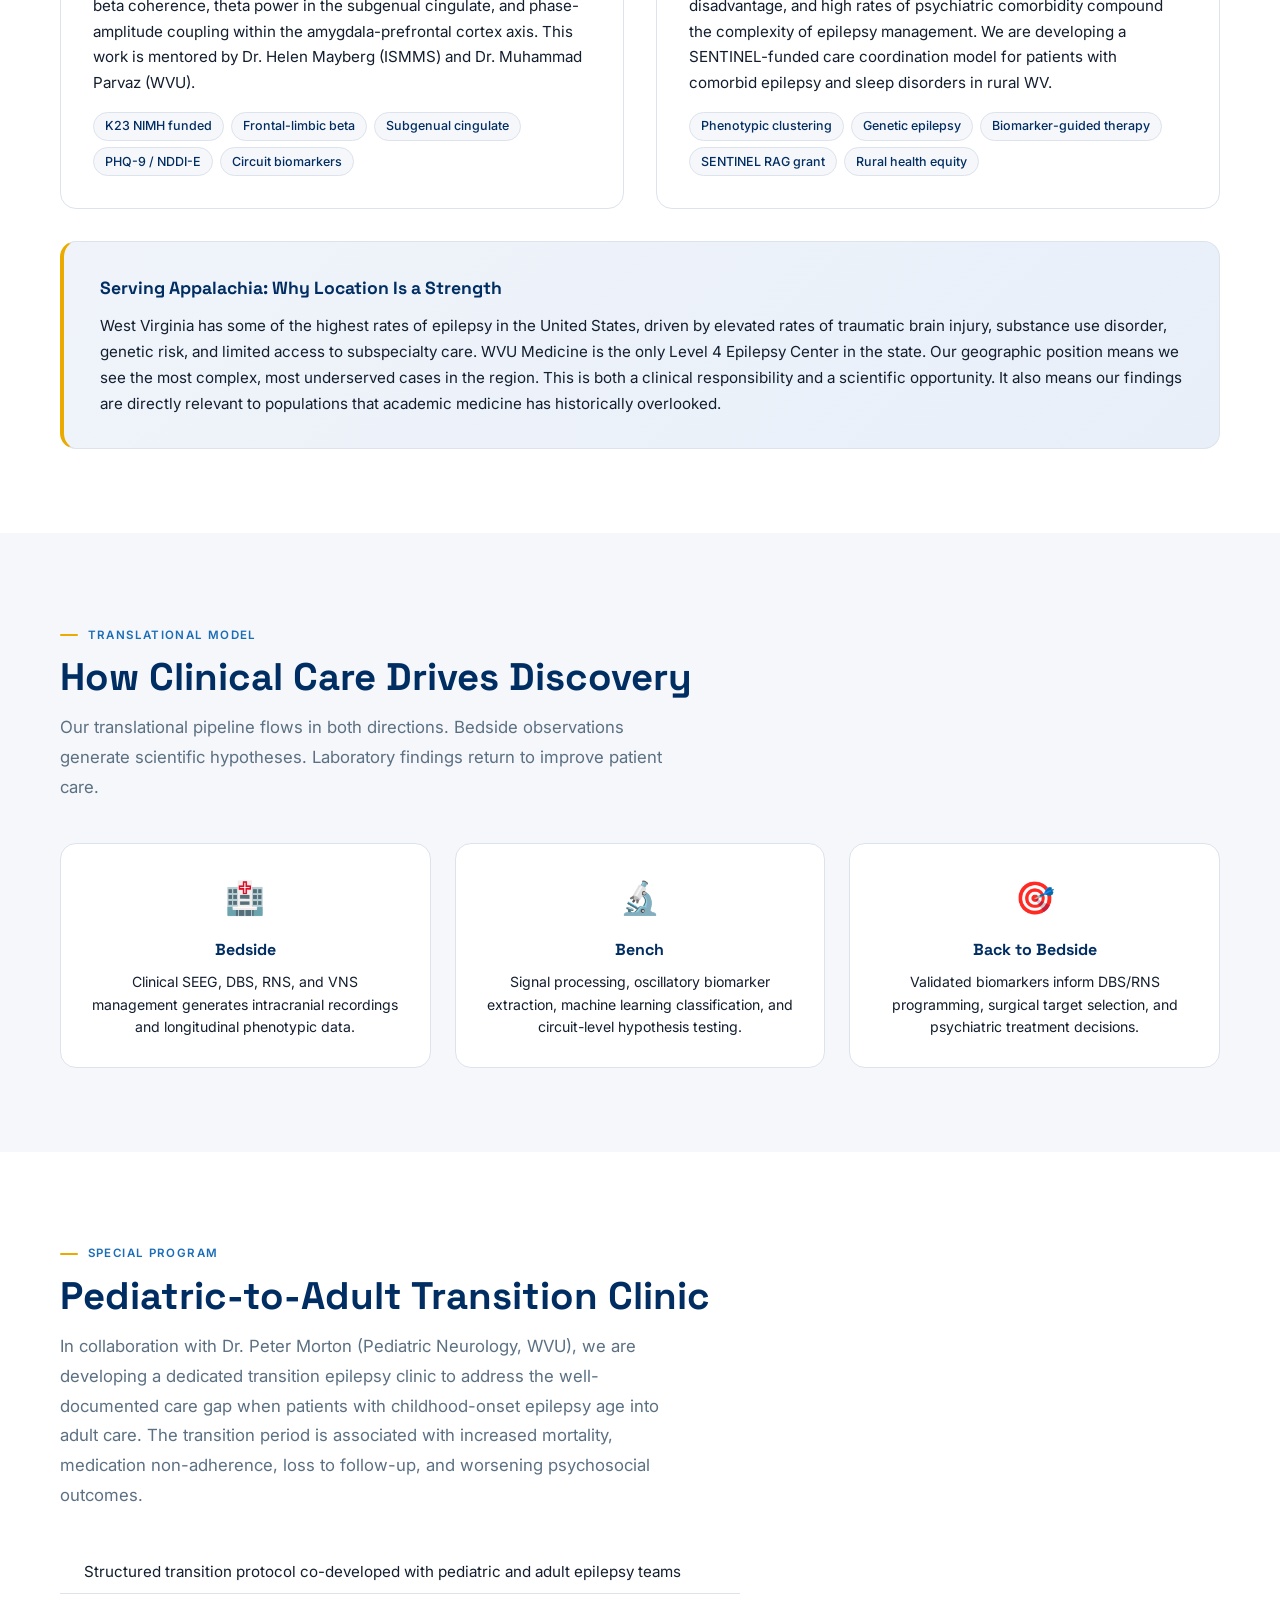
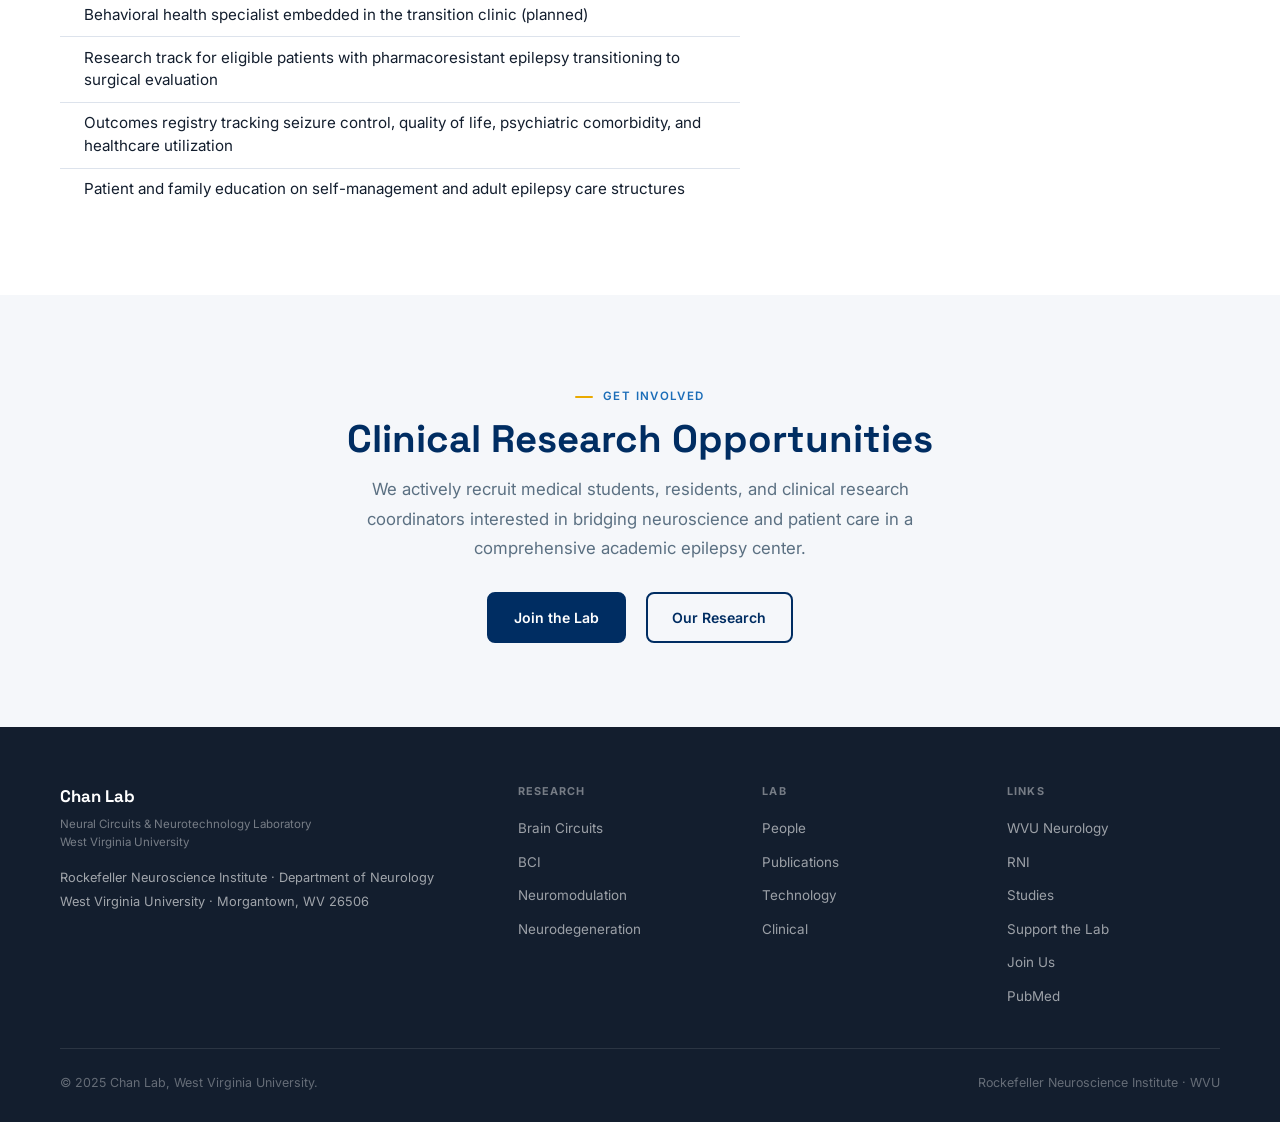
==== commit 7828368a: "Update clinical.html" ====
--- a/clinical.html
+++ b/clinical.html
@@ -66,58 +66,6 @@
       font-size:.78rem;
       font-weight:500;
       color:var(--navy);
-    }
-
-    .differentiator-block {
-      background:var(--navy);
-      color:#fff;
-      border-radius:var(--r-xl);
-      padding:3rem;
-      margin:3rem 0;
-      display:grid;
-      grid-template-columns:1fr 1fr;
-      gap:3rem;
-      align-items:center;
-    }
-    @media(max-width:700px){ .differentiator-block { grid-template-columns:1fr; padding:2rem; gap:1.5rem; } }
-    .differentiator-label {
-      font-family:var(--font-display);
-      font-size:.7rem;
-      font-weight:700;
-      letter-spacing:.14em;
-      text-transform:uppercase;
-      color:var(--gold);
-      margin-bottom:.75rem;
-    }
-    .differentiator-title {
-      font-family:var(--font-display);
-      font-size:1.75rem;
-      font-weight:700;
-      color:#fff;
-      line-height:1.2;
-      margin-bottom:1rem;
-    }
-    .differentiator-text {
-      font-size:.95rem;
-      line-height:1.75;
-      color:rgba(255,255,255,.8);
-    }
-    .differentiator-stats {
-      display:grid;
-      grid-template-columns:1fr 1fr;
-      gap:1.5rem;
-    }
-    .diff-stat-num {
-      font-family:var(--font-display);
-      font-size:2.5rem;
-      font-weight:700;
-      color:var(--gold);
-      line-height:1;
-    }
-    .diff-stat-label {
-      font-size:.85rem;
-      color:rgba(255,255,255,.75);
-      margin-top:.3rem;
     }
 
     .pathway-list {
@@ -205,36 +153,8 @@
 <section class="section">
   <div class="wrap">
 
-    <div class="differentiator-block">
-      <div>
-        <div class="differentiator-label">Our Competitive Advantage</div>
-        <div class="differentiator-title">Clinical Access Most BCI Labs Don't Have</div>
-        <div class="differentiator-text">
-          Many BCI and computational neuroscience labs work with archived datasets. At WVU, our stereoEEG cases are ongoing, our patients are in the room, and our research protocols run live in the epilepsy monitoring unit. This continuity between clinical care and investigation is not easily replicated.
-        </div>
-      </div>
-      <div class="differentiator-stats">
-        <div>
-          <div class="diff-stat-num">50+</div>
-          <div class="diff-stat-label">SEEG research participants enrolled</div>
-        </div>
-        <div>
-          <div class="diff-stat-num">200+</div>
-          <div class="diff-stat-label">Epilepsy monitoring unit admissions per year</div>
-        </div>
-        <div>
-          <div class="diff-stat-num">8+</div>
-          <div class="diff-stat-label">Active implantable neuromodulation devices managed</div>
-        </div>
-        <div>
-          <div class="diff-stat-num">3</div>
-          <div class="diff-stat-label">IRB-approved intracranial research protocols</div>
-        </div>
-      </div>
-    </div>
-
     <!-- ── Clinical research areas ── -->
-    <div class="eyebrow" style="margin-top:3rem;">Clinical Research Programs</div>
+    <div class="eyebrow">Clinical Research Programs</div>
     <h2 class="section-title">Four Translational Pillars</h2>
     <p class="section-lead">Each program connects a scientific question directly to patients we are actively treating at WVU Medicine.</p>
 
@@ -265,7 +185,7 @@
           Our clinic manages one of the larger implantable neuromodulation programs in the region, including Deep Brain Stimulation (DBS), Responsive Neurostimulation (RNS), and Vagus Nerve Stimulation (VNS). This patient population provides a unique window into the real-world effects of circuit-level neuromodulation.
         </div>
         <div class="clin-card-text">
-          Long-term device programming data, stimulation-triggered artifact analysis, and stimulation-related mood and cognitive changes are all tractable questions in this cohort. We collaborate closely with Dr. Phillip Konrad's neurosurgical program at WVU.
+          Long-term device programming data, stimulation-triggered artifact analysis, and stimulation-related mood and cognitive changes are all tractable questions in this cohort. We collaborate closely with Dr. Peter Konrad's neurosurgical program at WVU.
         </div>
         <div class="clin-tag-list">
           <span class="clin-tag">DBS (ANT, GPi, STN)</span>
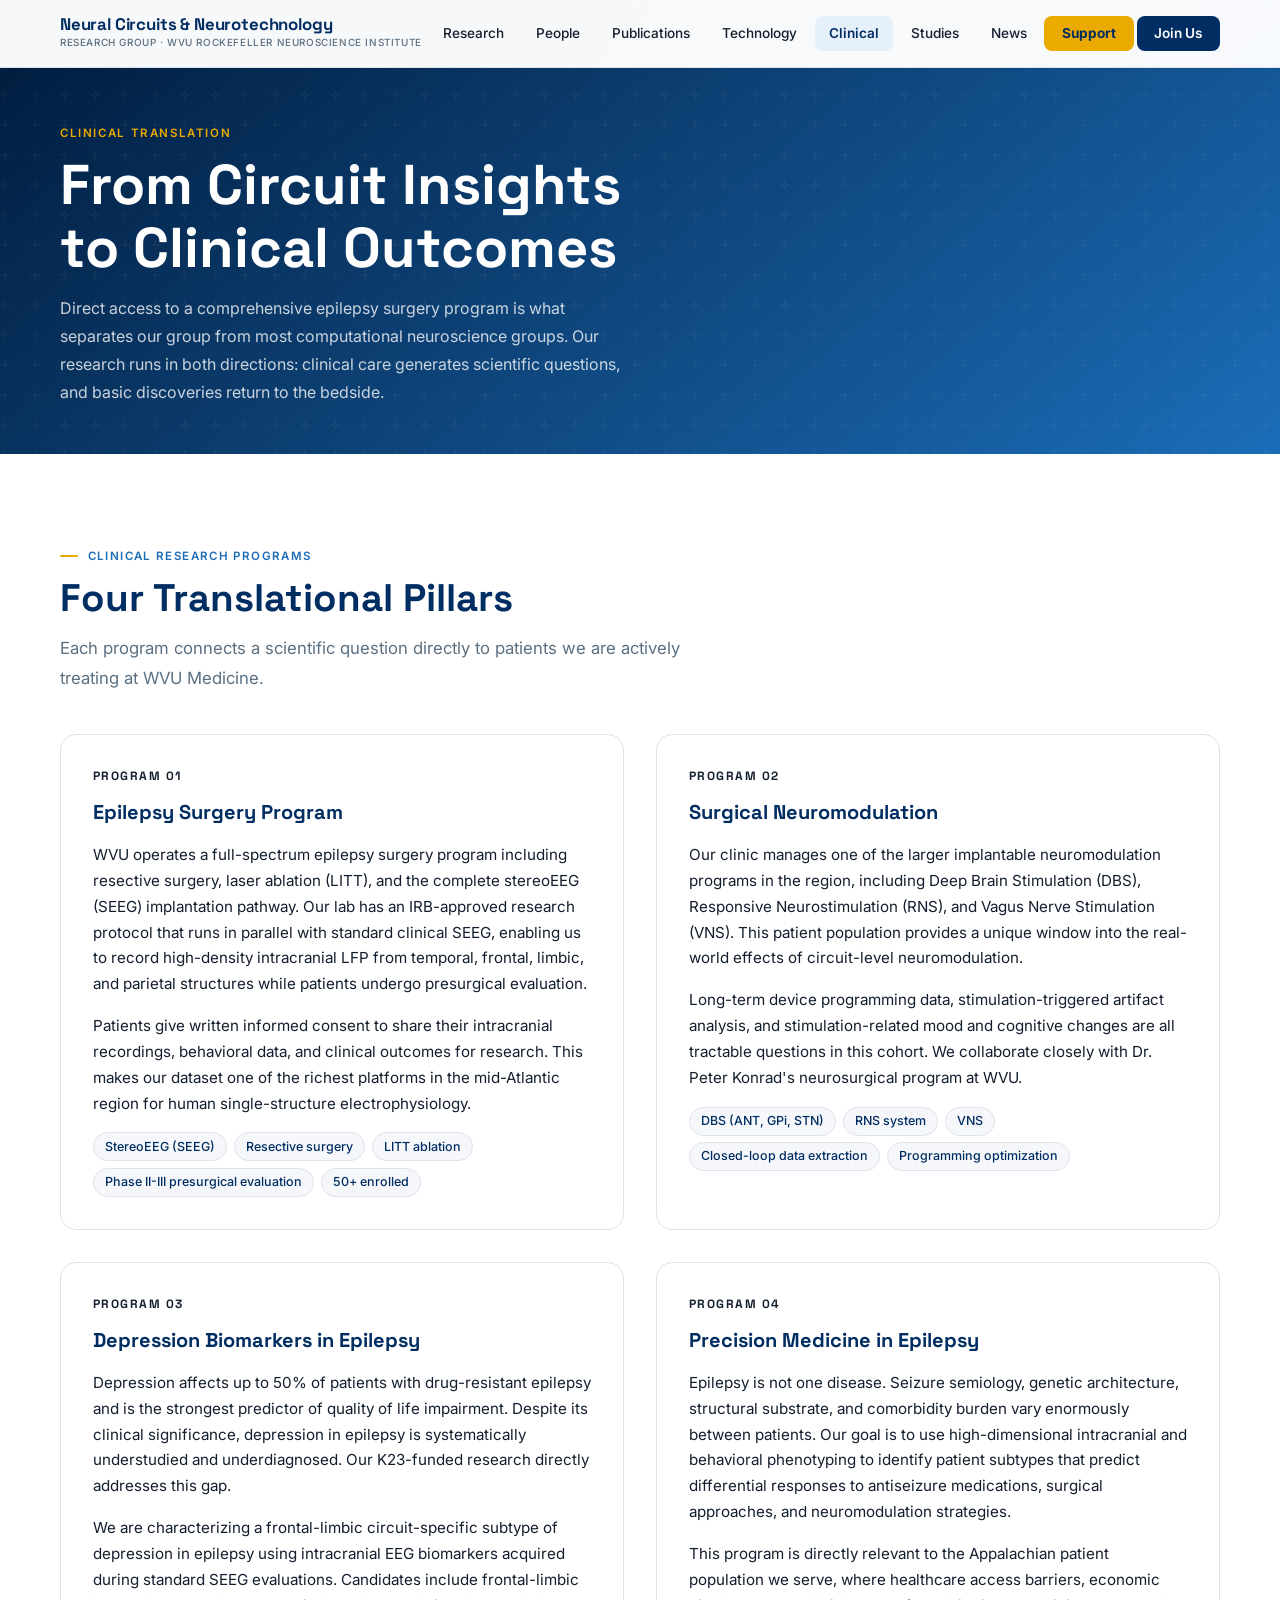
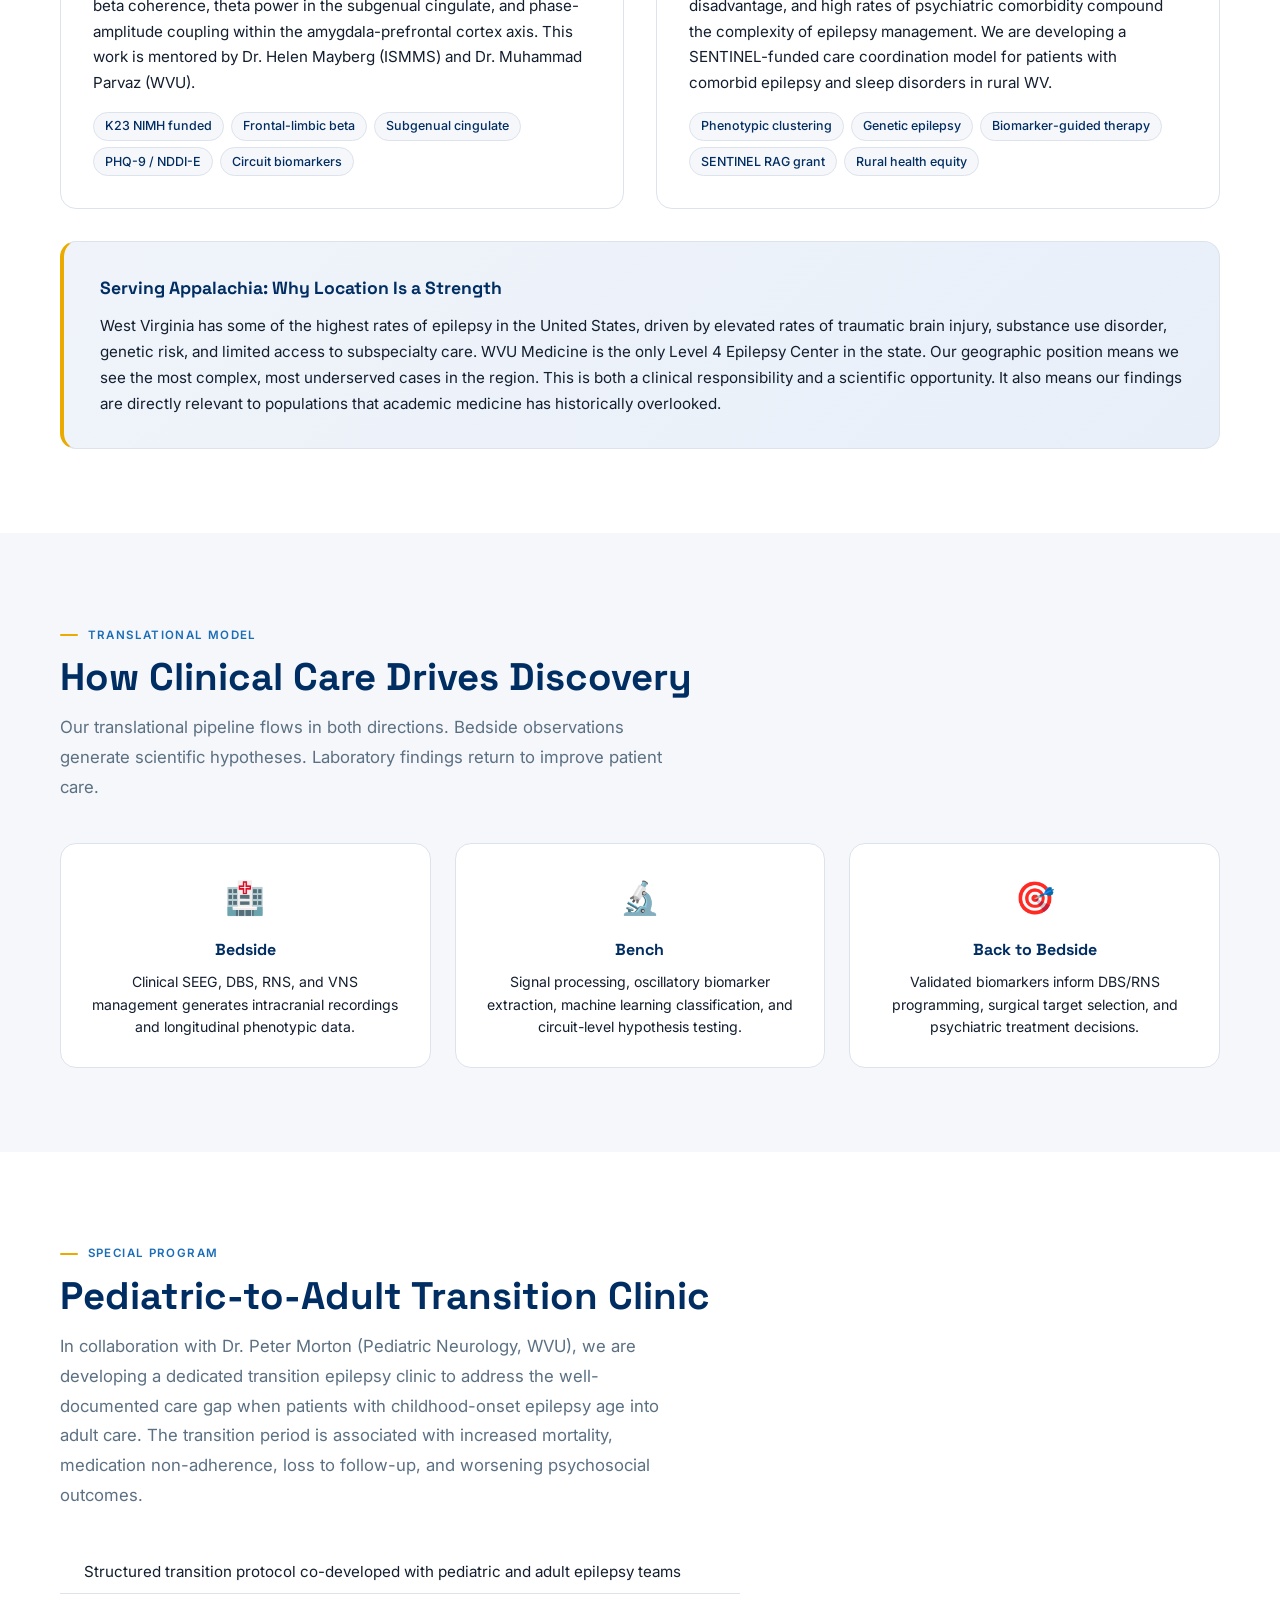
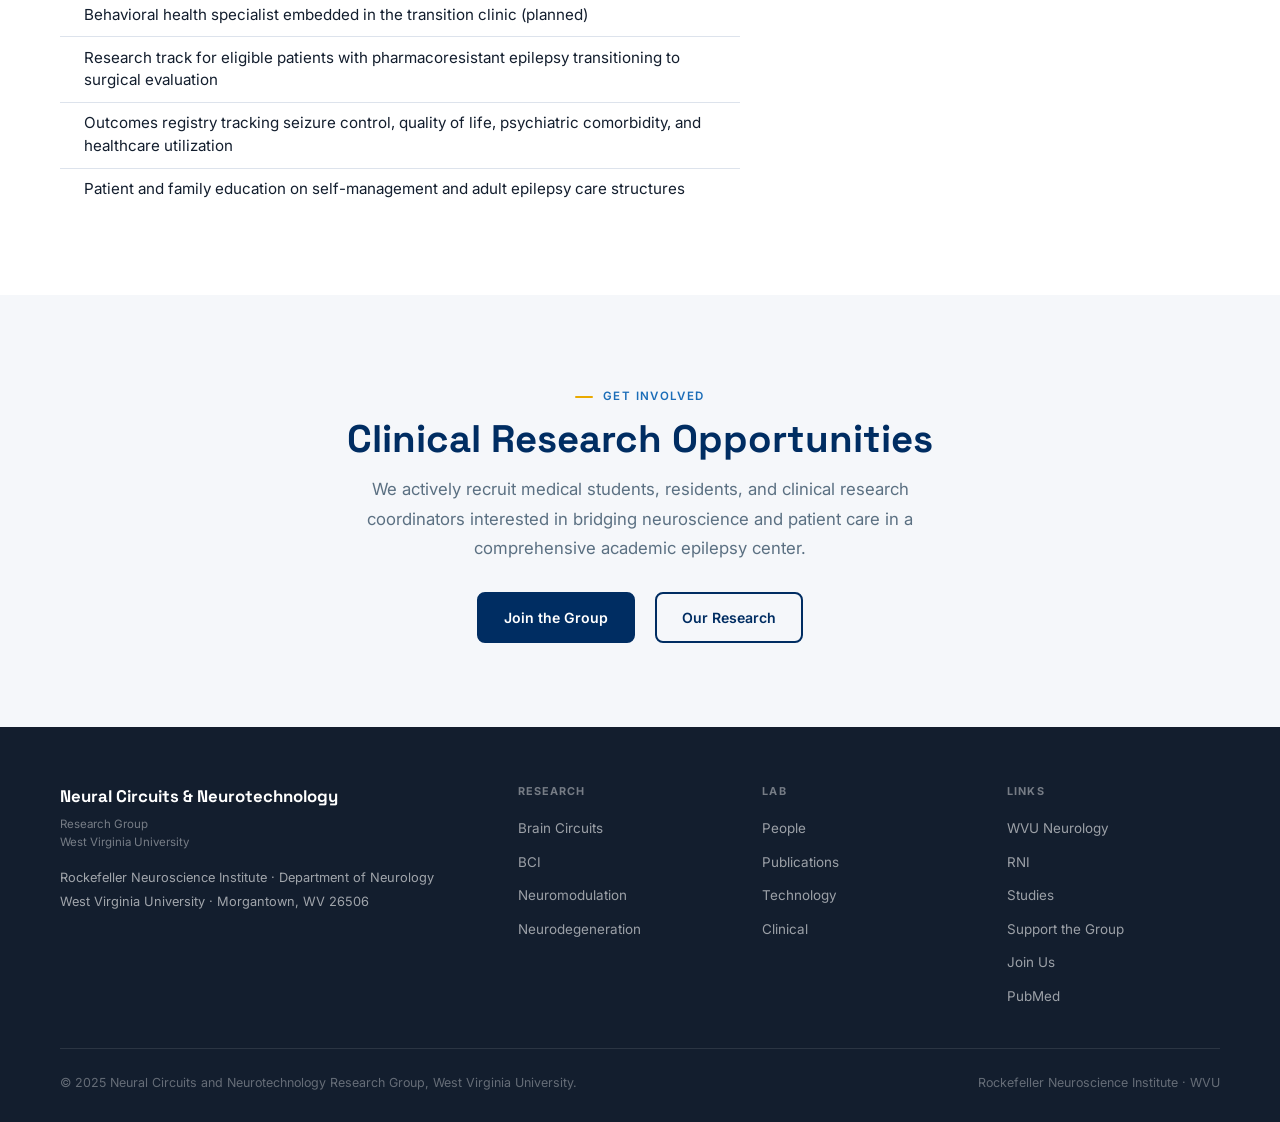
==== commit 1ca2747f: "Add files via upload" ====
--- a/clinical.html
+++ b/clinical.html
@@ -3,8 +3,8 @@
 <head>
   <meta charset="UTF-8">
   <meta name="viewport" content="width=device-width, initial-scale=1.0">
-  <title>Clinical Translation | Chan Lab | WVU</title>
-  <meta name="description" content="Clinical research program at the Chan Lab: epilepsy surgery, surgical neuromodulation, depression biomarkers, and precision medicine in Appalachia.">
+  <title>Clinical Translation | Neural Circuits &amp; Neurotechnology | WVU</title>
+  <meta name="description" content="Clinical research program at the Neural Circuits and Neurotechnology Research Group: epilepsy surgery, surgical neuromodulation, depression biomarkers, and precision medicine in Appalachia.">
   <link rel="preconnect" href="https://fonts.googleapis.com">
   <link rel="preconnect" href="https://fonts.gstatic.com" crossorigin>
   <link href="https://fonts.googleapis.com/css2?family=Space+Grotesk:wght@400;500;600;700&family=Inter:ital,wght@0,400;0,500;0,600;1,400&display=swap" rel="stylesheet">
@@ -119,8 +119,8 @@
 <nav class="nav" role="navigation">
   <div class="nav-inner">
     <a href="index.html" class="nav-brand">
-      <span class="nav-brand-name">Chan Lab</span>
-      <span class="nav-brand-sub">WVU · Rockefeller Neuroscience Institute</span>
+      <span class="nav-brand-name">Neural Circuits &amp; Neurotechnology</span>
+      <span class="nav-brand-sub">Research Group · WVU Rockefeller Neuroscience Institute</span>
     </a>
     <ul class="nav-links" id="nav-links" role="list">
       <li><a href="research.html">Research</a></li>
@@ -144,7 +144,7 @@
     <div class="page-hero-label">Clinical Translation</div>
     <h1 class="page-hero-title">From Circuit Insights<br>to Clinical Outcomes</h1>
     <p class="page-hero-desc">
-      Direct access to a comprehensive epilepsy surgery program is what separates our lab from most computational neuroscience groups. Our research runs in both directions: clinical care generates scientific questions, and basic discoveries return to the bedside.
+      Direct access to a comprehensive epilepsy surgery program is what separates our group from most computational neuroscience groups. Our research runs in both directions: clinical care generates scientific questions, and basic discoveries return to the bedside.
     </p>
   </div>
 </header>
@@ -311,7 +311,7 @@
     <p class="section-lead" style="max-width:560px;margin:0 auto 1.75rem;">
       We actively recruit medical students, residents, and clinical research coordinators interested in bridging neuroscience and patient care in a comprehensive academic epilepsy center.
     </p>
-    <a href="join.html" class="btn btn-navy">Join the Lab</a>
+    <a href="join.html" class="btn btn-navy">Join the Group</a>
     <a href="research.html" class="btn btn-border" style="margin-left:1rem;">Our Research</a>
   </div>
 </section>
@@ -319,13 +319,13 @@
 <footer class="footer">
   <div class="wrap">
     <div class="footer-grid">
-      <div><div class="footer-brand-name">Chan Lab</div><div class="footer-brand-sub">Neural Circuits &amp; Neurotechnology Laboratory<br>West Virginia University</div><div class="footer-addr">Rockefeller Neuroscience Institute · Department of Neurology<br>West Virginia University · Morgantown, WV 26506</div></div>
+      <div><div class="footer-brand-name">Neural Circuits &amp; Neurotechnology</div><div class="footer-brand-sub">Research Group<br>West Virginia University</div><div class="footer-addr">Rockefeller Neuroscience Institute · Department of Neurology<br>West Virginia University · Morgantown, WV 26506</div></div>
       <div><div class="footer-col-head">Research</div><ul class="footer-links"><li><a href="research.html#circuits">Brain Circuits</a></li><li><a href="research.html#bci">BCI</a></li><li><a href="research.html#neuromod">Neuromodulation</a></li><li><a href="research.html#neurodegeneration">Neurodegeneration</a></li></ul></div>
       <div><div class="footer-col-head">Lab</div><ul class="footer-links"><li><a href="people.html">People</a></li><li><a href="publications.html">Publications</a></li><li><a href="technology.html">Technology</a></li><li><a href="clinical.html">Clinical</a></li></ul></div>
-      <div><div class="footer-col-head">Links</div><ul class="footer-links"><li><a href="https://medicine.wvu.edu/neurology/" target="_blank" rel="noopener">WVU Neurology</a></li><li><a href="https://rockefellerneuroscience.org/" target="_blank" rel="noopener">RNI</a></li><li><a href="studies.html">Studies</a></li><li><a href="support.html">Support the Lab</a></li><li><a href="join.html">Join Us</a></li><li><a href="https://pubmed.ncbi.nlm.nih.gov/?term=Ho+Wing+Chan+epilepsy" target="_blank" rel="noopener">PubMed</a></li></ul></div>
+      <div><div class="footer-col-head">Links</div><ul class="footer-links"><li><a href="https://medicine.wvu.edu/neurology/" target="_blank" rel="noopener">WVU Neurology</a></li><li><a href="https://rockefellerneuroscience.org/" target="_blank" rel="noopener">RNI</a></li><li><a href="studies.html">Studies</a></li><li><a href="support.html">Support the Group</a></li><li><a href="join.html">Join Us</a></li><li><a href="https://pubmed.ncbi.nlm.nih.gov/?term=Ho+Wing+Chan+epilepsy" target="_blank" rel="noopener">PubMed</a></li></ul></div>
     </div>
     <div class="footer-bottom">
-      <div class="footer-copy">© 2025 Chan Lab, West Virginia University.</div>
+      <div class="footer-copy">© 2025 Neural Circuits and Neurotechnology Research Group, West Virginia University.</div>
       <div class="footer-rni">Rockefeller Neuroscience Institute · WVU</div>
     </div>
   </div>
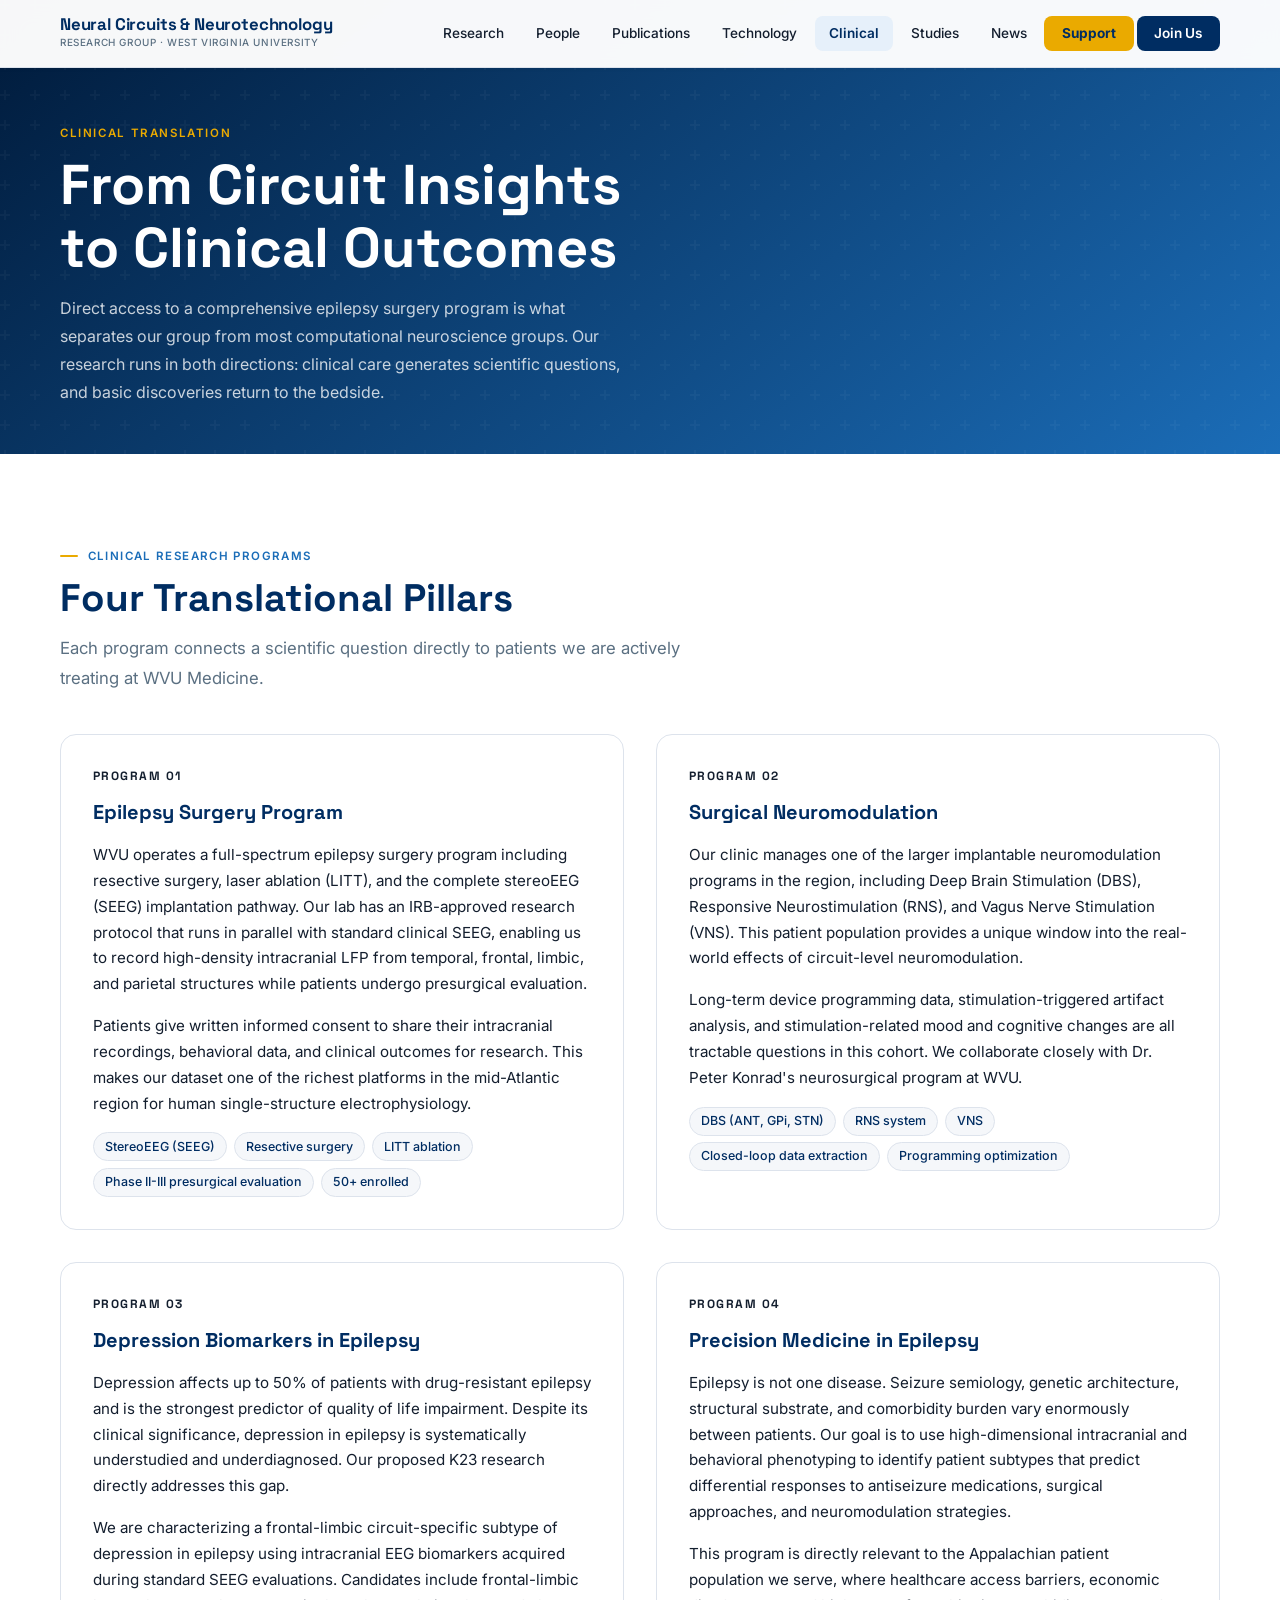
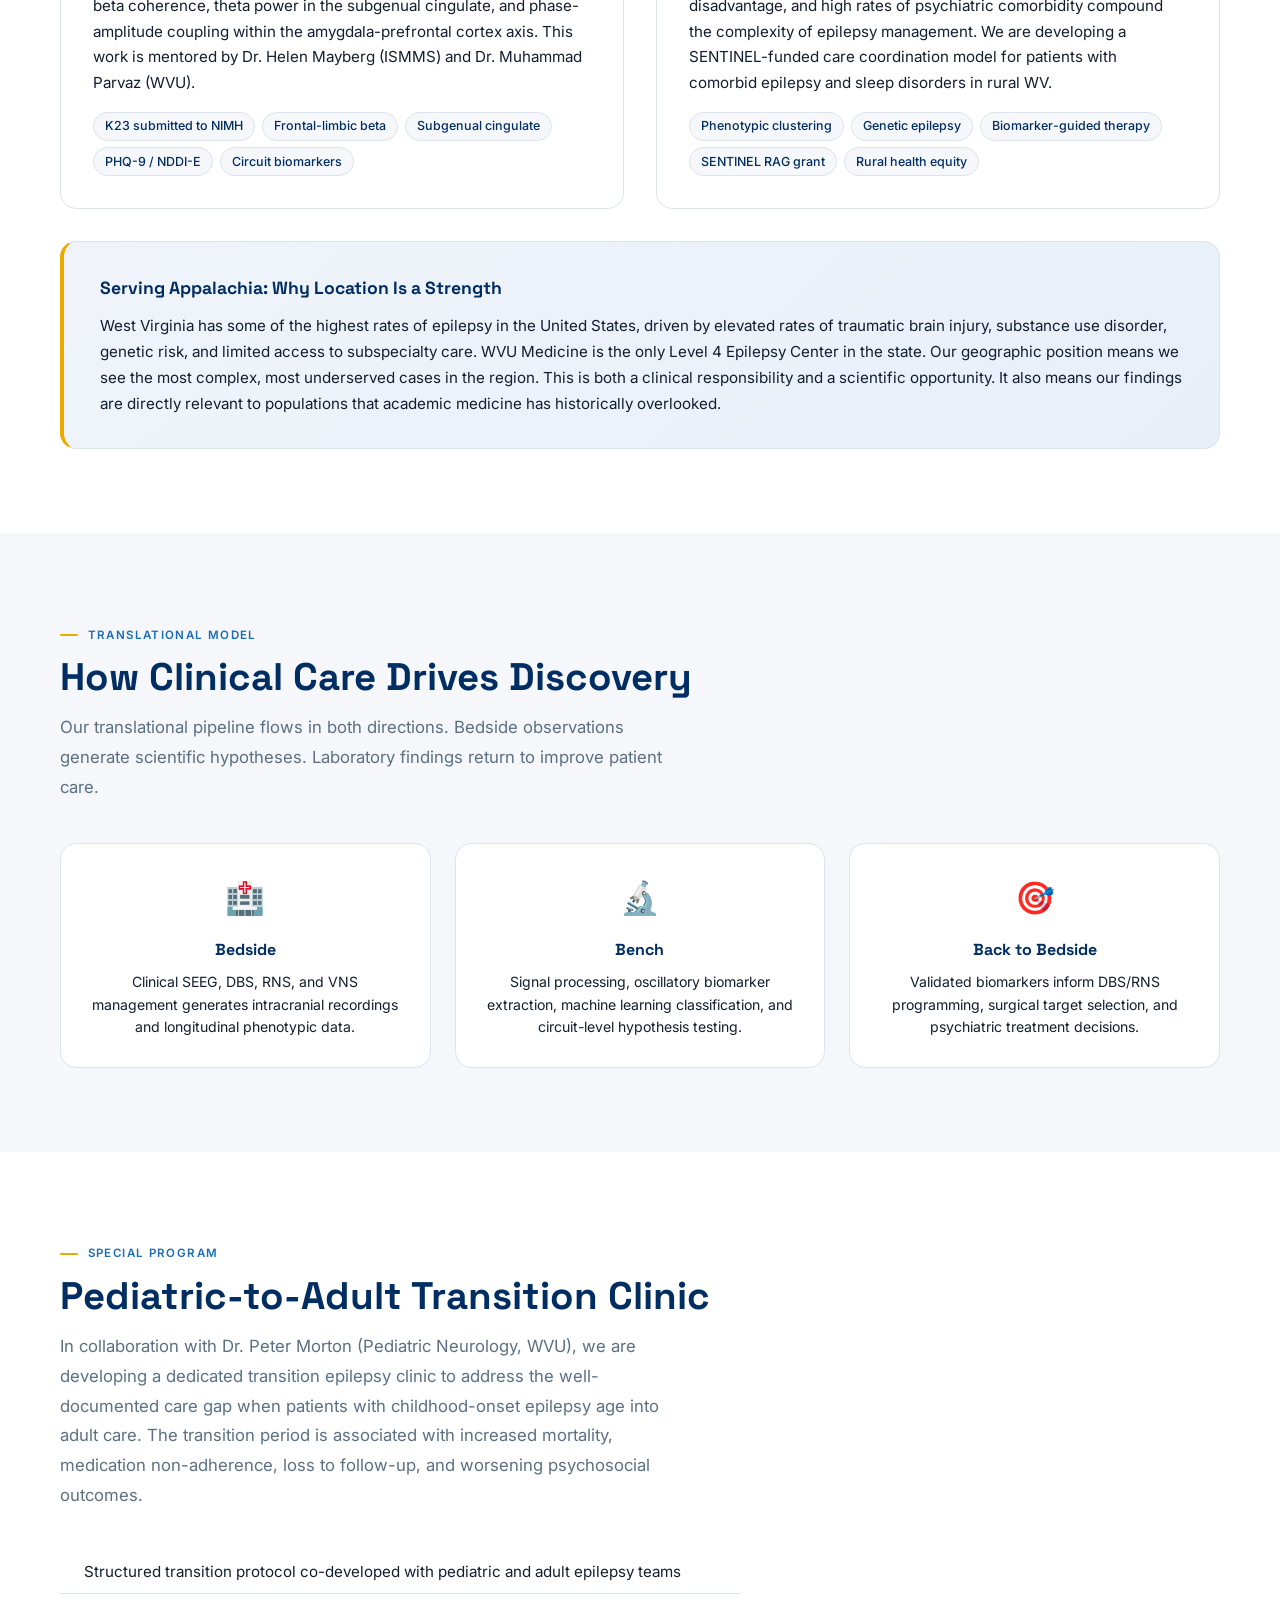
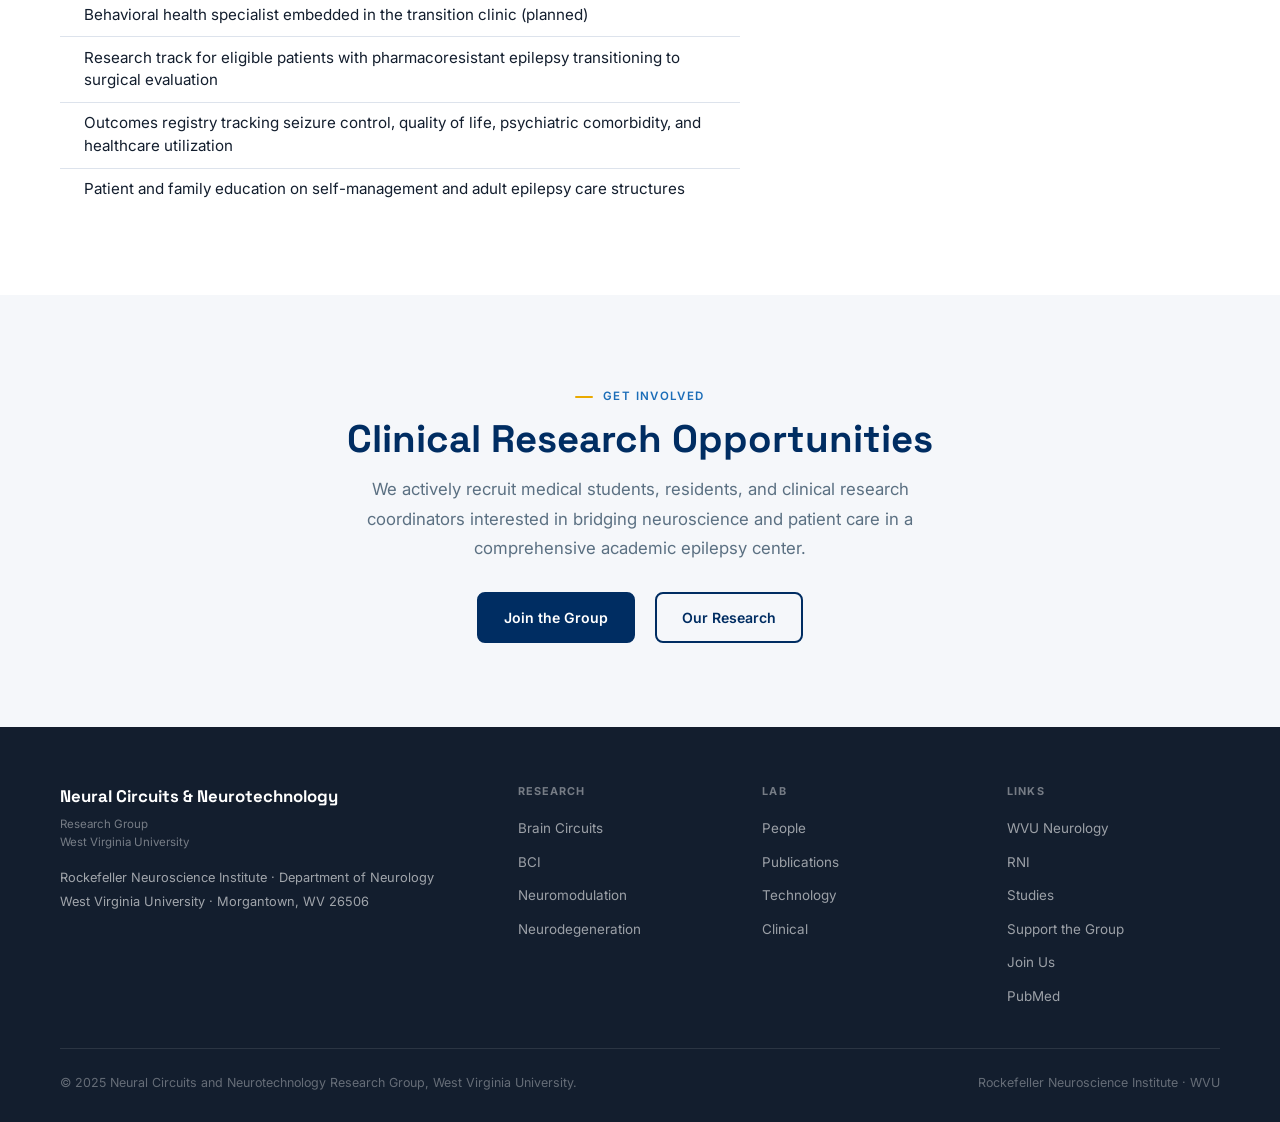
==== commit 15a25c24: "Add files via upload" ====
--- a/clinical.html
+++ b/clinical.html
@@ -120,7 +120,7 @@
   <div class="nav-inner">
     <a href="index.html" class="nav-brand">
       <span class="nav-brand-name">Neural Circuits &amp; Neurotechnology</span>
-      <span class="nav-brand-sub">Research Group · WVU Rockefeller Neuroscience Institute</span>
+      <span class="nav-brand-sub">Research Group · West Virginia University</span>
     </a>
     <ul class="nav-links" id="nav-links" role="list">
       <li><a href="research.html">Research</a></li>
@@ -200,13 +200,13 @@
         <div class="clin-card-num">Program 03</div>
         <div class="clin-card-title">Depression Biomarkers in Epilepsy</div>
         <div class="clin-card-text">
-          Depression affects up to 50% of patients with drug-resistant epilepsy and is the strongest predictor of quality of life impairment. Despite its clinical significance, depression in epilepsy is systematically understudied and underdiagnosed. Our K23-funded research directly addresses this gap.
+          Depression affects up to 50% of patients with drug-resistant epilepsy and is the strongest predictor of quality of life impairment. Despite its clinical significance, depression in epilepsy is systematically understudied and underdiagnosed. Our proposed K23 research directly addresses this gap.
         </div>
         <div class="clin-card-text">
           We are characterizing a frontal-limbic circuit-specific subtype of depression in epilepsy using intracranial EEG biomarkers acquired during standard SEEG evaluations. Candidates include frontal-limbic beta coherence, theta power in the subgenual cingulate, and phase-amplitude coupling within the amygdala-prefrontal cortex axis. This work is mentored by Dr. Helen Mayberg (ISMMS) and Dr. Muhammad Parvaz (WVU).
         </div>
         <div class="clin-tag-list">
-          <span class="clin-tag">K23 NIMH funded</span>
+          <span class="clin-tag">K23 submitted to NIMH</span>
           <span class="clin-tag">Frontal-limbic beta</span>
           <span class="clin-tag">Subgenual cingulate</span>
           <span class="clin-tag">PHQ-9 / NDDI-E</span>
